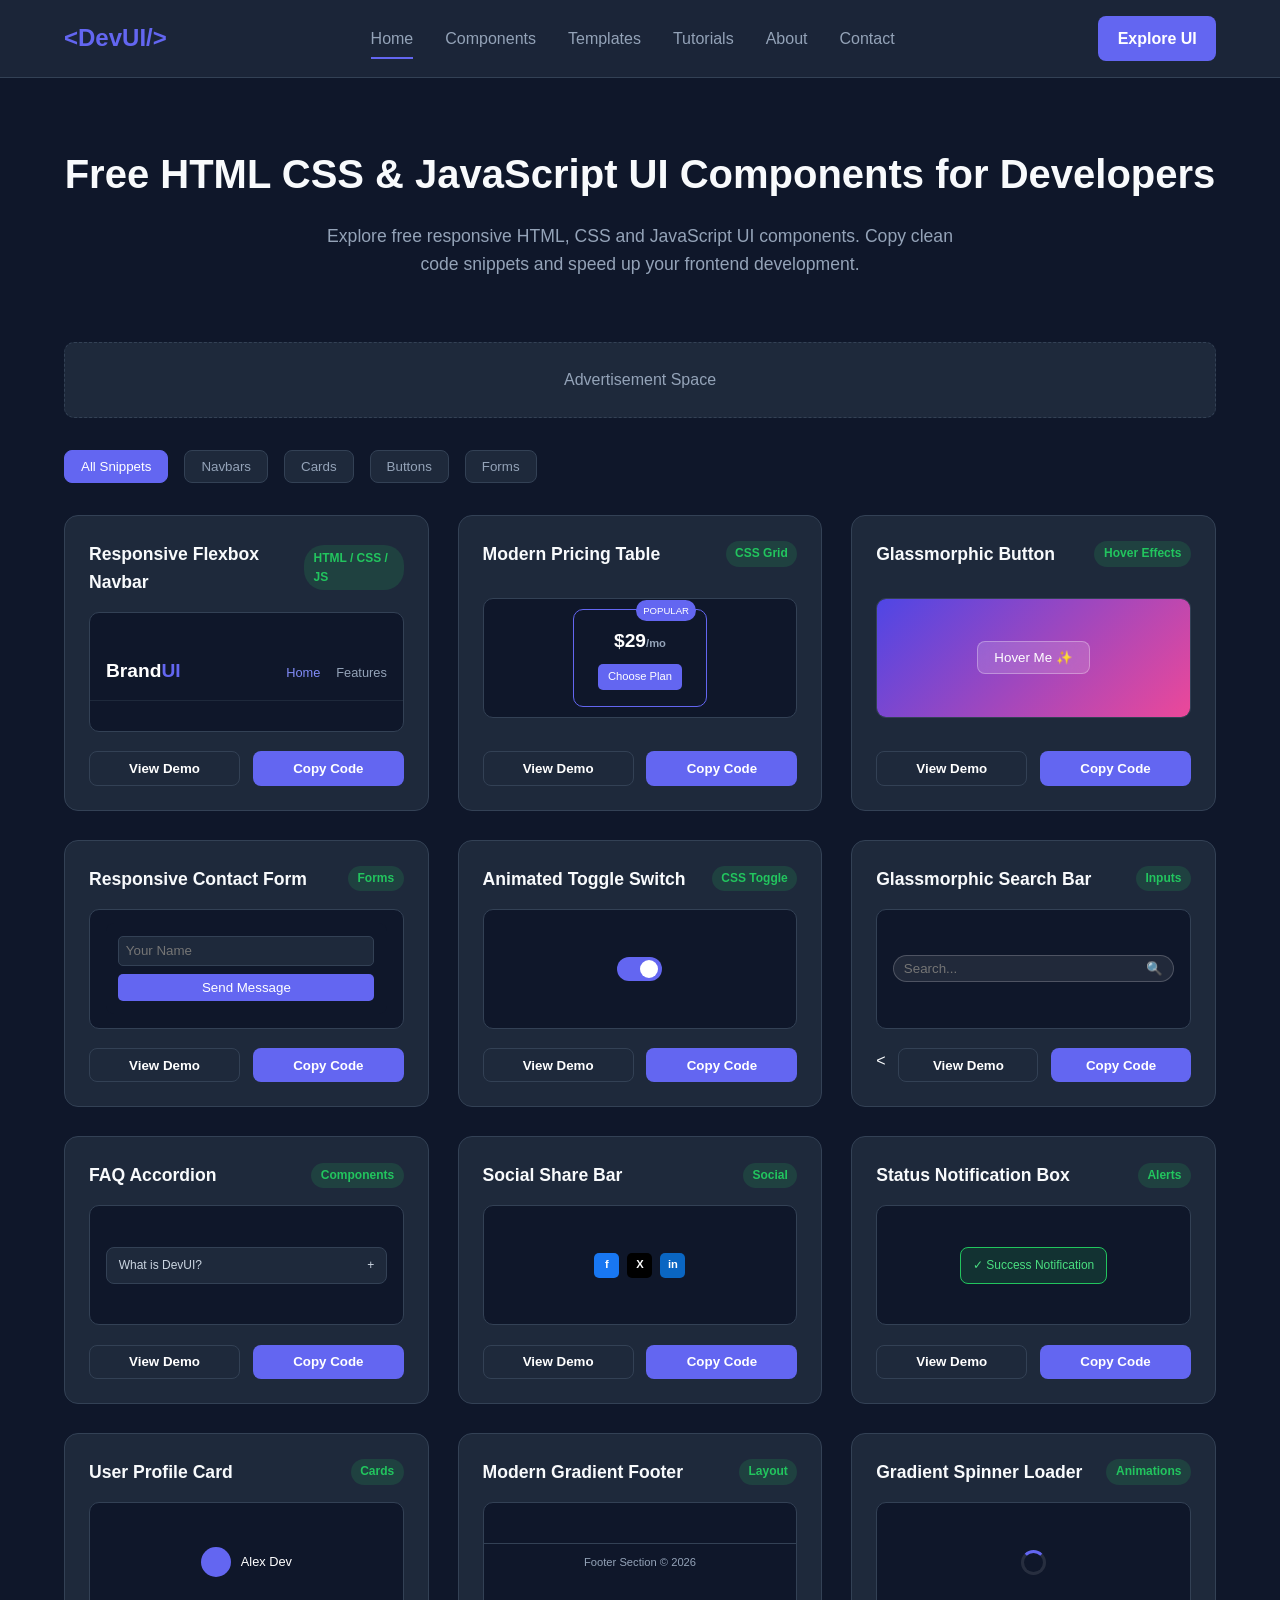
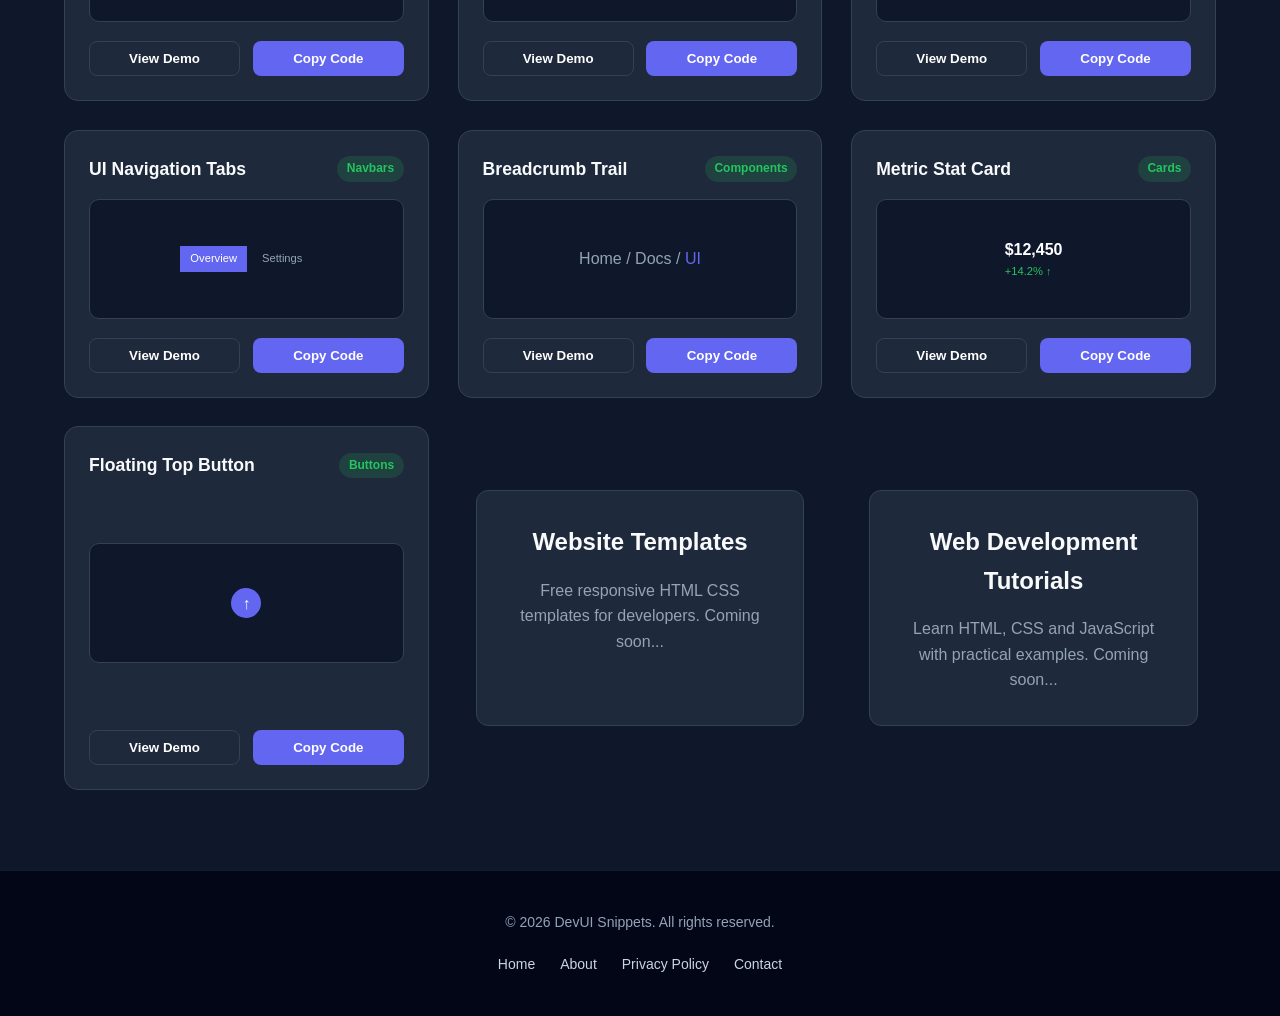
==== index.html @ 6583ab53 "Added favicon to website" ====
<!DOCTYPE html>
<html lang="en">

<head>
    <meta charset="UTF-8">
    <meta name="viewport" content="width=device-width, initial-scale=1.0">

    <title>DevUI Snippets - Free HTML & CSS UI Components</title>

    <meta name="description"
          content="Explore free HTML, CSS and JavaScript UI components including navbars, buttons, cards, forms and responsive snippets for modern web development.">

    <meta name="keywords"
          content="HTML, CSS, JavaScript, UI Components, UI Snippets, Frontend, Web Development, Responsive Design">

    <meta name="author" content="DevUI Snippets">
    <meta name="robots" content="index, follow">
    <!-- Open Graph -->
<meta property="og:type" content="website">
<meta property="og:title" content="DevUI Snippets - Free HTML & CSS UI Components">
<meta property="og:description" content="Free HTML, CSS and JavaScript UI components for developers.">
<meta property="og:image" content="preview.png">
<meta property="og:url" content="https://yourwebsite.com/">
<meta property="og:site_name" content="DevUI Snippets">

<!-- Twitter -->
<meta name="twitter:card" content="summary_large_image">
<meta name="twitter:title" content="DevUI Snippets - Free HTML & CSS UI Components">
<meta name="twitter:description" content="Modern UI Components for Developers.">
<meta name="twitter:image" content="preview.png">

    <link rel="icon" type="image/png" href="favicon.png">
    <link rel="stylesheet" href="style.css">
</head>


<body>


<!-- =========================
     NAVBAR
========================= -->
<header class="navbar">

<div class="container nav-container">

<a href="index.html" class="logo">
&lt;DevUI/&gt;
</a>

<nav class="nav-menu">

<ul class="nav-links">

<li>
<a href="index.html" class="active">
Home
</a>
</li>

<li>
<a href="index.html#components">
Components
</a>
</li>

<li>
<a href="index.html#templates">
Templates
</a>
</li>

<li>
<a href="index.html#tutorials">
Tutorials
</a>
</li>

<li>
<a href="about.html">
About
</a>
</li>

<li>
<a href="contact.html">
Contact
</a>
</li>

</ul>

</nav>

<a href="index.html#components" class="btn-primary">
Explore UI
</a>

</div>

</header>




<!-- =========================
     HERO
========================= -->

<section class="hero">


<div class="container hero-content">


<h1>
Free HTML CSS & JavaScript UI Components for Developers
</h1>


<p>
Explore free responsive HTML, CSS and JavaScript UI components.
Copy clean code snippets and speed up your frontend development.
</p>


</div>


</section>





<!-- =========================
     ADSENSE PLACEHOLDER
========================= -->


<div class="container ad-banner">


<div class="ad-placeholder">

Advertisement Space

</div>


</div>







<!-- =========================
     COMPONENT AREA
========================= -->


<main class="container main-content" id="components">





<!-- FILTER BUTTONS -->

<div class="category-filter">


<button class="filter-btn active" data-category="all">
All Snippets
</button>


<button class="filter-btn" data-category="navbars">
Navbars
</button>


<button class="filter-btn" data-category="cards">
Cards
</button>


<button class="filter-btn" data-category="buttons">
Buttons
</button>


<button class="filter-btn" data-category="forms">
Forms
</button>


</div>







<!-- IMPORTANT:
     GRID START
-->

<div class="grid-container">






<!-- =========================
     CARD 1 NAVBAR
========================= -->


<article class="snippet-card" data-category="navbars">


<div class="card-header">

<h3>
Responsive Flexbox Navbar
</h3>


<span class="badge">
HTML / CSS / JS
</span>


</div>




<div class="card-preview">


<header class="dev-header">


<div class="dev-nav-container">


<a href="#" class="dev-logo">
Brand<span>UI</span>
</a>



<nav class="dev-nav-menu">


<ul class="dev-nav-list">


<li>
<a href="#" class="dev-nav-link active">
Home
</a>
</li>


<li>
<a href="#" class="dev-nav-link">
Features
</a>
</li>


</ul>


</nav>


</div>


</header>


</div>




<div class="card-actions">


<button class="btn-secondary">
View Demo
</button>



<button class="btn-code"
data-code="navbar">
Copy Code
</button>



</div>



</article>








<!-- =========================
     CARD 2 PRICING
========================= -->


<article class="snippet-card" data-category="cards">


<div class="card-header">


<h3>
Modern Pricing Table
</h3>


<span class="badge">
CSS Grid
</span>


</div>




<div class="card-preview">


<div class="mini-pricing-preview">


<span class="mini-tag">
POPULAR
</span>


<div class="mini-price">
$29<span>/mo</span>
</div>


<div class="mini-btn-fake">
Choose Plan
</div>


</div>


</div>




<div class="card-actions">


<button class="btn-secondary">
View Demo
</button>



<button class="btn-code"
data-code="pricing">
Copy Code
</button>


</div>


</article>








<!-- =========================
     CARD 3 GLASS BUTTON
========================= -->


<article class="snippet-card" data-category="buttons">


<div class="card-header">


<h3>
Glassmorphic Button
</h3>


<span class="badge">
Hover Effects
</span>


</div>




<div class="card-preview">


<div class="mini-glass-preview">


<button class="mini-glass-btn">

Hover Me ✨

</button>


</div>


</div>




<div class="card-actions">


<button class="btn-secondary">
View Demo
</button>



<button class="btn-code"
data-code="glassButton">

Copy Code

</button>


</div>


</article>









<!-- =========================
     CARD 4 CONTACT FORM
========================= -->


<article class="snippet-card" data-category="forms">


<div class="card-header">


<h3>
Responsive Contact Form
</h3>


<span class="badge">
Forms
</span>


</div>




<div class="card-preview">


<div class="mini-form-preview">


<input 
type="text"
placeholder="Your Name"
class="mini-input"
disabled>


<button class="mini-form-btn">

Send Message

</button>


</div>


</div>




<div class="card-actions">


<button class="btn-secondary">
View Demo
</button>


<button class="btn-code"
data-code="contactForm">

Copy Code

</button>


</div>



</article>







<!-- =========================
     CARD 5 TOGGLE
========================= -->


<article class="snippet-card" data-category="buttons">


<div class="card-header">


<h3>
Animated Toggle Switch
</h3>


<span class="badge">
CSS Toggle
</span>


</div>




<div class="card-preview">


<div class="mini-toggle-preview">


<label class="mini-switch">


<input type="checkbox" checked disabled>


<span class="mini-slider"></span>


</label>


</div>


</div>




<div class="card-actions">


<button class="btn-secondary">
View Demo
</button>



<button class="btn-code"
data-code="toggleSwitch">

Copy Code

</button>


</div>



</article>







<!-- =========================
     CARD 6 SEARCH
========================= -->


<article class="snippet-card" data-category="cards">


<div class="card-header">


<h3>
Glassmorphic Search Bar
</h3>


<span class="badge">
Inputs
</span>


</div>




<div class="card-preview">


<div class="mini-search-preview">


<input type="text"
placeholder="Search..."
disabled>


<button>
🔍
</button>


</div>


</div>




<div class="card-actions">


<<button class="btn-secondary">
View Demo
</button>


<button class="btn-code"
data-code="searchBar">

Copy Code

</button>


</div>



</article>
<!-- =========================
     CARD 7 ACCORDION
========================= -->


<article class="snippet-card" data-category="cards">


<div class="card-header">

<h3>
FAQ Accordion
</h3>


<span class="badge">
Components
</span>


</div>



<div class="card-preview">


<div class="mini-accordion-preview">


<div class="mini-acc-item">

What is DevUI?

<span>
+
</span>


</div>


</div>


</div>



<div class="card-actions">


<button class="btn-secondary">
View Demo
</button>

<button class="btn-code"
data-code="accordion">

Copy Code

</button>


</div>



</article>







<!-- =========================
     CARD 8 SOCIAL SHARE
========================= -->


<article class="snippet-card" data-category="buttons">


<div class="card-header">


<h3>
Social Share Bar
</h3>


<span class="badge">
Social
</span>


</div>



<div class="card-preview">


<div class="mini-social-preview">


<span class="mini-soc-btn fb">
f
</span>


<span class="mini-soc-btn tw">
X
</span>


<span class="mini-soc-btn in">
in
</span>


</div>


</div>




<div class="card-actions">


<button class="btn-secondary">
View Demo
</button>



<button class="btn-code"
data-code="socialShare">

Copy Code

</button>


</div>


</article>








<!-- =========================
     CARD 9 ALERT BOX
========================= -->


<article class="snippet-card" data-category="cards">


<div class="card-header">


<h3>
Status Notification Box
</h3>


<span class="badge">
Alerts
</span>


</div>




<div class="card-preview">


<div class="mini-alert-preview">

✓ Success Notification

</div>


</div>




<div class="card-actions">


<button class="btn-secondary">
View Demo
</button>



<button class="btn-code"
data-code="alertBox">

Copy Code

</button>


</div>


</article>









<!-- =========================
     CARD 10 PROFILE
========================= -->


<article class="snippet-card" data-category="cards">


<div class="card-header">


<h3>
User Profile Card
</h3>


<span class="badge">
Cards
</span>


</div>




<div class="card-preview">


<div class="mini-profile-preview">


<div class="mini-avatar"></div>


<div class="mini-name">

Alex Dev

</div>


</div>


</div>




<div class="card-actions">


<button class="btn-secondary">
View Demo
</button>


<button class="btn-code"
data-code="profileCard">

Copy Code

</button>


</div>


</article>








<!-- =========================
     CARD 11 FOOTER
========================= -->


<article class="snippet-card" data-category="navbars">


<div class="card-header">


<h3>
Modern Gradient Footer
</h3>


<span class="badge">
Layout
</span>


</div>




<div class="card-preview">


<div class="mini-footer-preview">


Footer Section © 2026


</div>


</div>




<div class="card-actions">


<button class="btn-secondary">
View Demo
</button>



<button class="btn-code"
data-code="gradientFooter">

Copy Code

</button>


</div>



</article>









<!-- =========================
     CARD 12 SPINNER
========================= -->


<article class="snippet-card" data-category="buttons">


<div class="card-header">


<h3>
Gradient Spinner Loader
</h3>


<span class="badge">
Animations
</span>


</div>




<div class="card-preview">


<div class="mini-spinner-preview">


<div class="mini-spinner"></div>


</div>


</div>




<div class="card-actions">


<button class="btn-secondary">
View Demo
</button>


<button class="btn-code"
data-code="loadingSpinner">

Copy Code

</button>


</div>


</article>









<!-- =========================
     CARD 13 TABS
========================= -->


<article class="snippet-card" data-category="navbars">


<div class="card-header">


<h3>
UI Navigation Tabs
</h3>


<span class="badge">
Navbars
</span>


</div>




<div class="card-preview">


<div class="mini-tabs-preview">


<span class="mini-tab active">
Overview
</span>


<span class="mini-tab">
Settings
</span>


</div>


</div>




<div class="card-actions">


<button class="btn-secondary">
View Demo
</button>



<button class="btn-code"
data-code="navTabs">

Copy Code

</button>


</div>


</article>








<!-- =========================
     CARD 14 BREADCRUMB
========================= -->


<article class="snippet-card" data-category="cards">


<div class="card-header">


<h3>
Breadcrumb Trail
</h3>


<span class="badge">
Components
</span>


</div>




<div class="card-preview">


<div class="mini-crumb-preview">


Home / Docs / <span>UI</span>


</div>


</div>




<div class="card-actions">


<button class="btn-secondary">
View Demo
</button>


<button class="btn-code"
data-code="breadcrumb">

Copy Code

</button>


</div>


</article>









<!-- =========================
     CARD 15 STAT CARD
========================= -->


<article class="snippet-card" data-category="cards">


<div class="card-header">


<h3>
Metric Stat Card
</h3>


<span class="badge">
Cards
</span>


</div>




<div class="card-preview">


<div class="mini-stat-preview">


<div class="mini-stat-num">

$12,450

</div>


<div class="mini-stat-growth">

+14.2% ↑

</div>


</div>


</div>




<div class="card-actions">


<button class="btn-secondary">
View Demo
</button>



<button class="btn-code"
data-code="statCard">

Copy Code

</button>


</div>


</article>








<!-- =========================
     CARD 16 BACK TO TOP
========================= -->


<article class="snippet-card" data-category="buttons">


<div class="card-header">


<h3>
Floating Top Button
</h3>


<span class="badge">
Buttons
</span>


</div>




<div class="card-preview">


<div class="mini-backtop-preview">

↑

</div>


</div>




<div class="card-actions">


<button class="btn-secondary">
View Demo
</button>



<button class="btn-code"
data-code="backToTop">

Copy Code

</button>


</div>



</article>

<section class="extra-section container" id="templates">

<h2>
Website Templates
</h2>

<p>
Free responsive HTML CSS templates for developers.
Coming soon...
</p>

</section>




<section class="extra-section container" id="tutorials">

<h2>
Web Development Tutorials
</h2>

<p>
Learn HTML, CSS and JavaScript with practical examples.
Coming soon...
</p>

</section>



</div>
<!-- GRID END -->



</main>








<!-- =========================
     FOOTER
========================= -->

<footer class="main-footer">

<p>
&copy; 2026 DevUI Snippets.
All rights reserved.
</p>


<div class="footer-links">

<a href="index.html">
Home
</a>

<a href="about.html">
About
</a>

<a href="privacy.html">
Privacy Policy
</a>

<a href="contact.html">
Contact
</a>

</div>


</footer>


<div class="demo-modal" id="demoModal">

<div class="demo-content">

<button class="close-demo">
×
</button>

<h2>
Component Preview
</h2>

<div id="demoArea"></div>

</div>

</div>



<script src="script.js"></script>


</body>

</html>
---- style.css ----
/* ==========================================
   DEVUI SNIPPETS
   CLEAN DEBUG CSS
========================================== */


/* ==========================
   VARIABLES
========================== */

:root {

    --primary-color:#6366f1;
    --primary-hover:#4f46e5;

    --bg-dark:#0f172a;
    --card-bg:#1e293b;

    --text-main:#f8fafc;
    --text-muted:#94a3b8;

    --border-color:#334155;

    --accent-color:#22c55e;

    --font-family:
    'Segoe UI',
    Tahoma,
    Geneva,
    Verdana,
    sans-serif;

}





/* ==========================
   RESET
========================== */


* {

    margin:0;
    padding:0;
    box-sizing:border-box;

}



html {

    scroll-behavior:smooth;

}



body {

    font-family:var(--font-family);

    background:var(--bg-dark);

    color:var(--text-main);

    line-height:1.6;

}



img {

    max-width:100%;

}




.container {

    width:90%;

    max-width:1200px;

    margin:auto;

}







/* ==========================
   NAVBAR
========================== */


.navbar {


    position:sticky;

    top:0;

    z-index:1000;


    background:
    rgba(30,41,59,.85);


    backdrop-filter:blur(10px);


    border-bottom:
    1px solid var(--border-color);


    padding:1rem 0;


}




.nav-container {


    display:flex;

    justify-content:space-between;

    align-items:center;


}





.logo {


    color:var(--primary-color);

    font-size:1.5rem;

    font-weight:700;

    text-decoration:none;


}





.nav-links {


    display:flex;

    gap:2rem;

    list-style:none;


}





.nav-links a {


    color:var(--text-muted);

    text-decoration:none;

    transition:.3s;


}



.nav-links a:hover {


    color:white;


}






.btn-primary {


    background:var(--primary-color);

    color:white;


    padding:.6rem 1.2rem;


    border-radius:8px;


    text-decoration:none;


    font-weight:600;


    transition:.3s;


}



.btn-primary:hover {


    background:var(--primary-hover);


}








/* ==========================
   HERO
========================== */


.hero {


    padding:4rem 0 2rem;

    text-align:center;


}



.hero-content h1 {


    font-size:2.5rem;

    margin-bottom:1rem;


}



.hero-content p {


    color:var(--text-muted);

    max-width:650px;

    margin:auto;

    font-size:1.1rem;


}








/* ==========================
   ADSENSE AREA
========================== */


.ad-banner {


    margin:2rem auto;


}



.ad-placeholder {


    background:var(--card-bg);


    border:
    1px dashed var(--border-color);


    color:var(--text-muted);


    padding:1.5rem;


    text-align:center;


    border-radius:10px;


}








/* ==========================
   FILTER BUTTONS
========================== */


.category-filter {


    display:flex;

    gap:1rem;


    flex-wrap:wrap;


    margin-bottom:2rem;


}




.filter-btn {


    background:var(--card-bg);


    color:var(--text-muted);


    border:
    1px solid var(--border-color);


    padding:.5rem 1rem;


    border-radius:8px;


    cursor:pointer;


    transition:.3s;


}



.filter-btn:hover,
.filter-btn.active {


    background:var(--primary-color);

    color:white;

    border-color:var(--primary-color);


}









/* ==========================
   GRID
========================== */


.grid-container {


    display:grid;


    grid-template-columns:

    repeat(
    auto-fit,
    minmax(300px,1fr)
    );


    gap:1.8rem;


    margin-bottom:4rem;


}








/* ==========================
   CARD
========================== */


.snippet-card {


    background:var(--card-bg);


    border:
    1px solid var(--border-color);


    border-radius:14px;


    padding:1.5rem;


    display:flex;


    flex-direction:column;


    justify-content:space-between;


    transition:.3s;


}



.snippet-card:hover {


    transform:translateY(-6px);


    box-shadow:

    0 15px 30px rgba(0,0,0,.3);


}






.card-header {


    display:flex;

    justify-content:space-between;

    align-items:center;


    gap:10px;


    margin-bottom:1rem;


}



.card-header h3 {


    font-size:1.1rem;


}






.badge {


    background:
    rgba(34,197,94,.15);


    color:#22c55e;


    padding:.2rem .6rem;


    border-radius:20px;


    font-size:.75rem;


    font-weight:600;


}







/* ==========================
   PREVIEW BOX
========================== */


.card-preview {


    height:120px;


    background:var(--bg-dark);


    border:
    1px solid var(--border-color);


    border-radius:10px;


    display:flex;


    align-items:center;


    justify-content:center;


    margin-bottom:1.2rem;


    overflow:hidden;


}






/* ==========================
   BUTTON AREA
========================== */


.card-actions {


    display:flex;


    gap:.8rem;


}



.btn-secondary,
.btn-code {


    width:50%;


    padding:.55rem 1rem;


    border-radius:8px;


    cursor:pointer;


    font-weight:600;


}



.btn-secondary {


    background:transparent;


    color:white;


    border:
    1px solid var(--border-color);


}



.btn-secondary:hover {


    background:var(--border-color);


}



.btn-code {


    background:var(--primary-color);


    color:white;


    border:none;


}


.btn-code:hover {


    background:var(--primary-hover);


}



.btn-code.copied {


    background:#22c55e;


}

/* ==========================================
   COMPONENT SNIPPET STYLES
   PART B
========================================== */





/* ==========================
   CARD 1
   NAVBAR SNIPPET
========================== */


.dev-header {

    width:100%;

    background:#0f172a;

    border-bottom:
    1px solid #1e293b;

}



.dev-nav-container {


    display:flex;

    align-items:center;

    justify-content:space-between;


    padding:.8rem 1rem;


}



.dev-logo {


    color:white;

    text-decoration:none;

    font-weight:700;

    font-size:1.2rem;


}



.dev-logo span {


    color:#6366f1;


}



.dev-nav-list {


    display:flex;

    gap:1rem;

    list-style:none;


}



.dev-nav-link {


    color:#94a3b8;

    text-decoration:none;

    font-size:.8rem;


}



.dev-nav-link:hover,
.dev-nav-link.active {


    color:#818cf8;


}








/* ==========================
   CARD 2
   PRICING TABLE
========================== */



.mini-pricing-preview {


    background:#0f172a;


    border:
    1px solid #6366f1;


    border-radius:10px;


    padding:1rem 1.5rem;


    text-align:center;


    position:relative;


}




.mini-tag {


    position:absolute;


    top:-10px;


    right:10px;


    background:#6366f1;


    color:white;


    font-size:.6rem;


    padding:3px 7px;


    border-radius:20px;


}



.mini-price {


    color:white;


    font-size:1.2rem;


    font-weight:700;


}



.mini-price span {


    color:#94a3b8;


    font-size:.7rem;


}



.mini-btn-fake {


    margin-top:8px;


    background:#6366f1;


    color:white;


    padding:4px 10px;


    border-radius:5px;


    font-size:.7rem;


}






.dev-pricing-card {


    background:#1e293b;


    border:
    1px solid #334155;


    border-radius:16px;


    padding:2rem;


    text-align:center;


    max-width:320px;


    color:white;


}



.dev-pricing-badge {


    background:#6366f1;


    color:white;


    padding:.3rem 1rem;


    border-radius:20px;


    font-size:.75rem;


}






.dev-pricing-amount {


    font-size:2.5rem;


    font-weight:800;


    margin:1rem 0;


}



.dev-pricing-amount span {


    font-size:1rem;

    color:#94a3b8;


}






/* ==========================
   CARD 3
   GLASS BUTTON
========================== */


.mini-glass-preview {


    width:100%;

    height:100%;


    display:flex;


    justify-content:center;


    align-items:center;


    background:

    linear-gradient(
    135deg,
    #4f46e5,
    #ec4899
    );


}



.mini-glass-btn {


    background:

    rgba(255,255,255,.15);


    backdrop-filter:blur(8px);


    border:
    1px solid rgba(255,255,255,.3);


    color:white;


    padding:.5rem 1rem;


    border-radius:8px;


    cursor:pointer;


}



.mini-glass-btn:hover {


    background:

    rgba(255,255,255,.3);


}





.dev-glass-btn {


    background:

    rgba(255,255,255,.1);


    backdrop-filter:blur(12px);


    border:
    1px solid rgba(255,255,255,.2);


    color:white;


    padding:.8rem 1.8rem;


    border-radius:12px;


    cursor:pointer;


    font-weight:600;


}






/* ==========================
   CARD 4
   CONTACT FORM
========================== */



.mini-form-preview {


    width:90%;


    background:#0f172a;


    padding:.8rem;


    border-radius:8px;


    display:flex;


    flex-direction:column;


    gap:.5rem;


}



.mini-input {


    background:#1e293b;


    border:
    1px solid #334155;


    padding:.4rem;


    border-radius:5px;


    color:white;


}



.mini-form-btn {


    background:#6366f1;


    color:white;


    border:none;


    padding:.4rem;


    border-radius:5px;


}





.dev-form-container {


    background:#1e293b;


    border:
    1px solid #334155;


    padding:2rem;


    border-radius:16px;


    max-width:480px;


}



.dev-form-input,
.dev-form-textarea {


    width:100%;


    background:#0f172a;


    border:
    1px solid #334155;


    color:white;


    padding:.8rem;


    border-radius:8px;


}



.dev-form-submit {


    width:100%;


    background:#6366f1;


    color:white;


    border:none;


    padding:.8rem;


    border-radius:8px;


}







/* ==========================
   CARD 5
   TOGGLE SWITCH
========================== */



.mini-toggle-preview {


    display:flex;


    justify-content:center;


}



.mini-switch {


    position:relative;


    width:45px;


    height:24px;


}



.mini-switch input {


    opacity:0;


}



.mini-slider {


    position:absolute;


    inset:0;


    background:#6366f1;


    border-radius:30px;


}



.mini-slider:before {


    content:"";


    position:absolute;


    width:18px;


    height:18px;


    background:white;


    border-radius:50%;


    left:3px;


    bottom:3px;


    transform:translateX(20px);


}





.dev-switch {


    position:relative;


    width:55px;


    height:30px;


    display:inline-block;


}



.dev-switch input {


    opacity:0;


}



.dev-slider {


    position:absolute;


    inset:0;


    background:#334155;


    border-radius:30px;


}



.dev-slider:before {


    content:"";


    position:absolute;


    width:22px;


    height:22px;


    left:4px;


    bottom:4px;


    background:white;


    border-radius:50%;


}



.dev-switch input:checked + .dev-slider {


    background:#6366f1;


}



.dev-switch input:checked + .dev-slider:before {


    transform:translateX(25px);


}

/* ==========================================
   COMPONENT SNIPPET STYLES
   PART C
========================================== */



/* ==========================
   CARD 6
   SEARCH BAR
========================== */


.mini-search-preview {

    display:flex;

    align-items:center;

    width:90%;

    background:

    rgba(255,255,255,.08);


    border:

    1px solid rgba(255,255,255,.2);


    border-radius:30px;


    padding:5px 10px;


}



.mini-search-preview input {


    width:100%;

    background:transparent;

    border:none;

    outline:none;

    color:white;


}



.mini-search-preview button {


    background:none;

    border:none;

}



.dev-search-box {


    display:flex;

    align-items:center;


    background:

    rgba(255,255,255,.08);


    border:

    1px solid rgba(255,255,255,.15);


    border-radius:50px;


    padding:6px;


    max-width:420px;


}



.dev-search-input {


    flex:1;

    background:transparent;

    border:none;

    outline:none;

    color:white;

    padding-left:15px;


}



.dev-search-btn {


    background:#6366f1;


    color:white;


    border:none;


    padding:10px 20px;


    border-radius:30px;


}






/* ==========================
   CARD 7
   ACCORDION
========================== */



.mini-accordion-preview {


    width:90%;


}



.mini-acc-item {


    background:#1e293b;


    border:

    1px solid #334155;


    padding:8px 12px;


    border-radius:8px;


    display:flex;


    justify-content:space-between;


    color:#cbd5e1;


    font-size:.75rem;


}



.dev-accordion-item {


    background:#1e293b;


    border:

    1px solid #334155;


    border-radius:10px;


    padding:1rem;


    color:white;


}



.dev-accordion-title {


    display:flex;


    justify-content:space-between;


    cursor:pointer;


}



.dev-accordion-content {


    color:#94a3b8;


    margin-top:.8rem;


}







/* ==========================
   CARD 8
   SOCIAL SHARE
========================== */


.mini-social-preview {


    display:flex;

    gap:8px;


}



.mini-soc-btn {


    width:25px;


    height:25px;


    border-radius:5px;


    display:flex;


    align-items:center;


    justify-content:center;


    color:white;


    font-size:.7rem;


    font-weight:bold;


}



.mini-soc-btn.fb {


    background:#1877f2;


}



.mini-soc-btn.tw {


    background:#000;


}



.mini-soc-btn.in {


    background:#0a66c2;


}





.dev-social-group {


    display:flex;

    gap:10px;


}



.dev-soc-btn {


    color:white;

    text-decoration:none;


    padding:.6rem 1rem;


    border-radius:8px;


}



.dev-soc-fb {


    background:#1877f2;


}



.dev-soc-tw {


    background:#000;


}



.dev-soc-in {


    background:#0a66c2;


}







/* ==========================
   CARD 9
   ALERT
========================== */



.mini-alert-preview {


    background:

    rgba(34,197,94,.15);


    border:

    1px solid #22c55e;


    color:#4ade80;


    padding:8px 12px;


    border-radius:8px;


    font-size:.75rem;


}



.dev-alert-success {


    background:

    rgba(34,197,94,.1);


    border-left:

    4px solid #22c55e;


    color:#4ade80;


    padding:1rem;


    border-radius:8px;


}








/* ==========================
   CARD 10
   PROFILE
========================== */



.mini-profile-preview {


    display:flex;


    align-items:center;


    gap:10px;


}



.mini-avatar {


    width:30px;


    height:30px;


    border-radius:50%;


    background:#6366f1;


}



.mini-name {


    color:white;

    font-size:.8rem;


}



.dev-profile-card {


    background:

    rgba(255,255,255,.05);


    border:

    1px solid rgba(255,255,255,.15);


    padding:1.5rem;


    border-radius:16px;


    text-align:center;


}



.dev-profile-avatar {


    width:70px;


    height:70px;


    margin:auto;


    border-radius:50%;


    background:#6366f1;


}









/* ==========================
   CARD 11
   FOOTER
========================== */



.mini-footer-preview {


    width:100%;


    background:#0f172a;


    border-top:

    1px solid #334155;


    padding:10px;


    text-align:center;


    color:#94a3b8;


    font-size:.7rem;


}



.dev-footer {


    background:#020617;


    border-top:

    1px solid #334155;


    padding:2rem;


    text-align:center;


    color:#94a3b8;


}







/* ==========================
   CARD 12
   SPINNER
========================== */



.mini-spinner {


    width:25px;


    height:25px;


    border:

    3px solid rgba(255,255,255,.1);


    border-top:

    3px solid #6366f1;


    border-radius:50%;


    animation:spin .8s linear infinite;


}



.dev-spinner {


    width:45px;


    height:45px;


    border:

    4px solid rgba(255,255,255,.1);


    border-top:

    4px solid #6366f1;


    border-radius:50%;


    animation:spin .8s linear infinite;


}



@keyframes spin {


    from{

        transform:rotate(0);

    }


    to{

        transform:rotate(360deg);

    }


}








/* ==========================
   CARD 13-16
========================== */


.mini-tabs-preview {


    display:flex;


    gap:5px;


    background:#0f172a;


    padding:5px;


    border-radius:8px;


}



.mini-tab {


    padding:4px 10px;


    font-size:.7rem;


    color:#94a3b8;


}



.mini-tab.active {


    background:#6366f1;


    color:white;


}





.mini-crumb-preview {


    color:#94a3b8;


}



.mini-crumb-preview span {


    color:#6366f1;


}



.mini-stat-num {


    font-weight:bold;


    color:white;


}



.mini-stat-growth {


    color:#22c55e;


    font-size:.7rem;


}



.mini-backtop-preview {


    width:30px;


    height:30px;


    background:#6366f1;


    color:white;


    border-radius:50%;


    display:flex;


    justify-content:center;


    align-items:center;


}








/* ==========================
   MAIN FOOTER FIX
========================== */


.main-footer {


    border-top:

    1px solid var(--border-color);


    padding:2rem;


    text-align:center;


    color:var(--text-muted);


}



.footer-links {


    margin-top:1rem;


    display:flex;


    justify-content:center;


    gap:1.5rem;


}



.footer-links a {


    color:var(--text-muted);


    text-decoration:none;


}



.footer-links a:hover {


    color:white;


}








/* ==========================
   RESPONSIVE
========================== */


@media(max-width:768px){



.nav-links {


    display:none;


}



.hero-content h1 {


    font-size:1.8rem;


}



.nav-container {


    flex-wrap:wrap;


    gap:1rem;


}



.card-actions {


    flex-direction:column;


}



.btn-secondary,
.btn-code {


    width:100%;


}



.grid-container {


    grid-template-columns:1fr;


}



.footer-links {


    flex-direction:column;


    gap:.7rem;


}



}
/* DEMO MODAL */

.demo-modal{

position:fixed;

inset:0;

background:rgba(0,0,0,.7);

display:none;

align-items:center;

justify-content:center;

z-index:9999;

}


.demo-modal.show{

display:flex;

}


.demo-content{

background:#1e293b;

padding:2rem;

border-radius:15px;

width:90%;

max-width:600px;

position:relative;

color:white;

}


.close-demo{

position:absolute;

right:15px;

top:10px;

background:none;

border:none;

color:white;

font-size:25px;

cursor:pointer;

}


.demo-preview-box{

margin-top:1rem;

background:#0f172a;

padding:1rem;

border-radius:10px;

}
/* =================================
   EXTRA SECTIONS
================================= */


.extra-section{

margin:4rem auto;

background:var(--card-bg);

border:1px solid var(--border-color);

border-radius:12px;

padding:2rem;

text-align:center;

}


.extra-section h2{

color:var(--text-main);

margin-bottom:1rem;

}


.extra-section p{

color:var(--text-muted);

}
/* ==========================
   PROFESSIONAL NAVBAR
========================== */

.menu-toggle{

display:none;

background:none;

border:none;

font-size:28px;

color:white;

cursor:pointer;

}

.nav-menu{

display:flex;

}

.nav-actions{

display:flex;

align-items:center;

gap:12px;

}

.icon-btn{

width:42px;

height:42px;

border:none;

border-radius:10px;

background:#1e293b;

color:white;

cursor:pointer;

transition:.3s;

}

.icon-btn:hover{

background:#6366f1;

transform:translateY(-2px);

}

.nav-links a{

position:relative;

padding:6px 0;

}

.nav-links a::after{

content:"";

position:absolute;

left:0;

bottom:-6px;

width:0;

height:2px;

background:#6366f1;

transition:.3s;

}

.nav-links a:hover::after,

.nav-links a.active::after{

width:100%;

}

@media(max-width:768px){

.menu-toggle{

display:block;

}

.nav-menu{

display:none;

width:100%;

}

.nav-menu.active{

display:block;

margin-top:15px;

}

.nav-links{

flex-direction:column;

gap:18px;

}

.nav-actions{

margin-left:auto;

}

}
/* ==========================================
   ABOUT PAGE
========================================== */

/* HERO */

.about-hero{

padding:90px 20px;

text-align:center;

background:
linear-gradient(135deg,#6366f1,#4f46e5);

}

.about-hero h1{

font-size:3rem;

margin-bottom:20px;

color:#fff;

}

.about-hero p{

max-width:700px;

margin:auto;

font-size:1.15rem;

color:#e2e8f0;

line-height:1.8;

}


/* MAIN SECTION */

.about-section{

padding:70px 20px;

}

.about-section h2{

text-align:center;

font-size:2rem;

margin-bottom:25px;

}

.about-section p{

max-width:850px;

margin:auto;

text-align:center;

color:var(--text-muted);

font-size:1.05rem;

line-height:1.9;

}


/* FEATURE SECTION */

.about-features{

padding:70px 20px;

}

.about-features h2{

text-align:center;

margin-bottom:45px;

font-size:2rem;

}


/* GRID */

.feature-grid{

display:grid;

grid-template-columns:
repeat(auto-fit,minmax(280px,1fr));

gap:25px;

}


/* CARD */

.feature-card{

background:var(--card-bg);

border:1px solid var(--border-color);

border-radius:16px;

padding:30px;

transition:.35s;

}

.feature-card:hover{

transform:translateY(-10px);

border-color:var(--primary-color);

box-shadow:
0 18px 35px rgba(99,102,241,.25);

}

.feature-card h3{

margin-bottom:15px;

color:white;

}

.feature-card p{

color:var(--text-muted);

line-height:1.8;

}


/* ROADMAP */

.roadmap-list{

list-style:none;

max-width:650px;

margin:40px auto 0;

}

.roadmap-list li{

background:var(--card-bg);

border:1px solid var(--border-color);

padding:16px 20px;

margin-bottom:15px;

border-radius:12px;

transition:.3s;

}

.roadmap-list li:hover{

transform:translateX(10px);

border-color:var(--primary-color);

}


/* CTA */

.about-cta{

padding:90px 20px;

text-align:center;

background:var(--card-bg);

border-top:1px solid var(--border-color);

}

.about-cta h2{

font-size:2.3rem;

margin-bottom:20px;

}

.about-cta p{

max-width:700px;

margin:0 auto 35px;

color:var(--text-muted);

line-height:1.8;

}


/* RESPONSIVE */

@media(max-width:768px){

.about-hero{

padding:70px 20px;

}

.about-hero h1{

font-size:2.2rem;

}

.about-section{

padding:50px 20px;

}

.about-features{

padding:50px 20px;

}

.about-cta{

padding:60px 20px;

}

}
/* =====================================
   CONTACT PAGE
===================================== */


.contact-section {

    padding:80px 20px;
    background:var(--bg-dark);

}



.contact-grid {

    max-width:1100px;
    margin:auto;

    display:grid;
    grid-template-columns:1fr 1fr;

    gap:40px;

}



/* ==========================
   CONTACT INFO
========================== */


.contact-info h2 {

    font-size:36px;
    margin-bottom:20px;

}


.contact-info p {

    color:var(--text-muted);
    line-height:1.7;

}



.contact-card {

    margin-top:20px;

    padding:20px;

    background:var(--card-bg);

    border-radius:12px;

    border:1px solid rgba(255,255,255,0.08);

}


.contact-card h3 {

    margin-bottom:8px;

    color:white;

}


.contact-card p {

    margin:0;

}



/* ==========================
   CONTACT FORM
========================== */


.contact-form-box {

    background:var(--card-bg);

    padding:30px;

    border-radius:16px;

    border:1px solid rgba(255,255,255,0.08);

}



.contact-form-box h2 {

    margin-bottom:25px;

}



.contact-form-box input,
.contact-form-box textarea {


    width:100%;

    padding:15px;

    margin-bottom:15px;


    background:#111827;

    border:1px solid #334155;


    color:white;

    border-radius:8px;

    outline:none;

}



.contact-form-box input:focus,
.contact-form-box textarea:focus {

    border-color:var(--primary-color);

}



.contact-form-box textarea {

    resize:none;

}



.contact-form-box button {


    width:100%;

}



/* ==========================
   RESPONSIVE
========================== */


@media(max-width:768px){


.contact-grid {

    grid-template-columns:1fr;

}


.contact-info h2 {

    font-size:30px;

}


}
/* =====================================
   CONTACT PAGE POLISH
===================================== */


/* SECTION SPACING */

.contact-section {

    padding:100px 20px;

}


/* GRID IMPROVEMENT */

.contact-grid {

    align-items:start;

    gap:60px;

}



/* CONTACT INFO */

.contact-info h2 {

    font-size:38px;

    margin-bottom:18px;

    color:white;

}


.contact-info > p {

    max-width:480px;

    margin-bottom:35px;

}



/* CONTACT CARDS */

.contact-card {

    padding:22px 24px;

    margin-bottom:18px;

    background:#1e293b;

    border:1px solid rgba(255,255,255,0.06);

    transition:0.3s ease;

}


.contact-card:hover {

    transform:translateY(-4px);

    border-color:var(--primary-color);

}



.contact-card h3 {

    color:#e2e8f0;

    font-size:18px;

}



.contact-card p {

    color:#94a3b8;

}



/* FORM BOX */

.contact-form-box {

    padding:35px;

    background:#111827;

    box-shadow:0 20px 40px rgba(0,0,0,0.25);

}



/* FORM TITLE */

.contact-form-box h2 {

    font-size:28px;

    margin-bottom:25px;

}



/* INPUTS */

.contact-form-box input,
.contact-form-box textarea {

    background:#0f172a;

    border:1px solid #334155;

    transition:0.3s ease;

}



.contact-form-box input::placeholder,
.contact-form-box textarea::placeholder {

    color:#64748b;

}



.contact-form-box input:focus,
.contact-form-box textarea:focus {

    border-color:var(--primary-color);

    box-shadow:0 0 0 3px rgba(99,102,241,0.15);

}



/* BUTTON */

.contact-form-box button {

    margin-top:5px;

}



/* MOBILE */

@media(max-width:768px){


.contact-section {

    padding:70px 20px;

}


.contact-grid {

    gap:35px;

}


.contact-form-box {

    padding:25px;

}


}
/* =====================================
   FOOTER
===================================== */


.main-footer {

    margin-top:80px;

    padding:40px 20px;

    background:#020617;

    border-top:1px solid rgba(255,255,255,0.08);

    text-align:center;

}



/* FOOTER TEXT */

.main-footer p {

    color:#94a3b8;

    margin-bottom:20px;

    font-size:14px;

}



/* FOOTER LINKS */

.footer-links {

    display:flex;

    justify-content:center;

    flex-wrap:wrap;

    gap:25px;

}



.footer-links a {

    color:#cbd5e1;

    text-decoration:none;

    font-size:14px;

    transition:0.3s ease;

}



.footer-links a:hover {

    color:var(--primary-color);

}



/* MOBILE */

@media(max-width:600px){


.footer-links {

    gap:15px;

    flex-direction:column;

}


}
/* =====================================
   PRIVACY POLICY PAGE
===================================== */


/* MAIN CONTAINER */

.page-container {

    max-width:900px;

    margin:0 auto;

    padding:90px 20px;

}



/* CONTENT CARD */

.content-card {

    background:var(--card-bg);

    padding:45px;

    border-radius:18px;

    border:1px solid rgba(255,255,255,0.08);

    box-shadow:0 20px 40px rgba(0,0,0,0.25);

}



/* MAIN TITLE */

.content-card h1 {

    font-size:42px;

    margin-bottom:10px;

    color:white;

}



/* UPDATE DATE */

.last-updated {

    color:#94a3b8;

    font-size:14px;

    margin-bottom:35px;

}



/* PARAGRAPHS */

.content-card p {

    color:#cbd5e1;

    line-height:1.8;

    margin-bottom:25px;

}



/* HEADINGS */

.content-card h2 {

    margin-top:35px;

    margin-bottom:15px;

    font-size:24px;

    color:white;

}



/* STRONG TEXT */

.content-card strong {

    color:#e2e8f0;

}



/* MOBILE */

@media(max-width:768px){


.page-container {

    padding:60px 20px;

}



.content-card {

    padding:25px;

}



.content-card h1 {

    font-size:32px;

}



.content-card h2 {

    font-size:21px;

}


}
/* =====================================
   ABOUT PAGE POLISH
===================================== */


.about-hero {

    padding:100px 20px;

    text-align:center;

    background:
    linear-gradient(
    135deg,
    #0f172a,
    #111827
    );

}


.about-hero h1 {

    font-size:48px;

    margin-bottom:20px;

}


.about-hero p {

    max-width:700px;

    margin:auto;

    color:#94a3b8;

    font-size:18px;

    line-height:1.8;

}
.about-section {

    padding:70px 20px;

}


.about-section h2 {

    text-align:center;

    font-size:32px;

    margin-bottom:25px;

}


.about-section p {

    max-width:800px;

    margin:auto;

    text-align:center;

    color:#cbd5e1;

    line-height:1.8;

}
.about-features {

    padding:80px 20px;

}



.about-features h2 {

    text-align:center;

    margin-bottom:40px;

}


.feature-card {

    background:var(--card-bg);

    padding:25px;

    border-radius:16px;

    border:1px solid rgba(255,255,255,0.08);

    transition:.3s ease;

}



.feature-card:hover {

    transform:translateY(-6px);

    border-color:var(--primary-color);

}


.feature-card h3 {

    margin-bottom:12px;

}


.feature-card p {

    color:#94a3b8;

}
.roadmap-list {

    max-width:500px;

    margin:30px auto;

    padding:0;

    list-style:none;

}


.roadmap-list li {

    background:var(--card-bg);

    margin-bottom:12px;

    padding:15px 20px;

    border-radius:10px;

    color:#cbd5e1;

}
.about-cta {

    padding:80px 20px;

    text-align:center;

    background:#111827;

}


.about-cta h2 {

    font-size:36px;

    margin-bottom:15px;

}


.about-cta p {

    color:#94a3b8;

    margin-bottom:30px;

}
@media(max-width:768px){


.about-hero h1 {

    font-size:34px;

}


.about-section h2 {

    font-size:26px;

}


.about-cta h2 {

    font-size:28px;

}

}
/* =====================================
   GLOBAL MOBILE RESPONSIVE
===================================== */


@media(max-width:768px){


/* NAVBAR */

.nav-container {

    flex-direction:column;

    gap:20px;

}


.nav-links {

    flex-direction:column;

    text-align:center;

    gap:15px;

}



/* HERO */

.about-hero h1 {

    font-size:34px;

}


.about-hero p {

    font-size:16px;

}



/* GRIDS */

.feature-grid,
.contact-grid {

    grid-template-columns:1fr;

}



/* BUTTON */

.btn-primary {

    width:100%;

    text-align:center;

}



/* CARDS */

.feature-card,
.contact-card {

    padding:20px;

}



/* CONTACT FORM */

.contact-form-box {

    padding:25px;

}



/* FOOTER */

.footer-links {

    flex-direction:column;

    gap:15px;

}


}
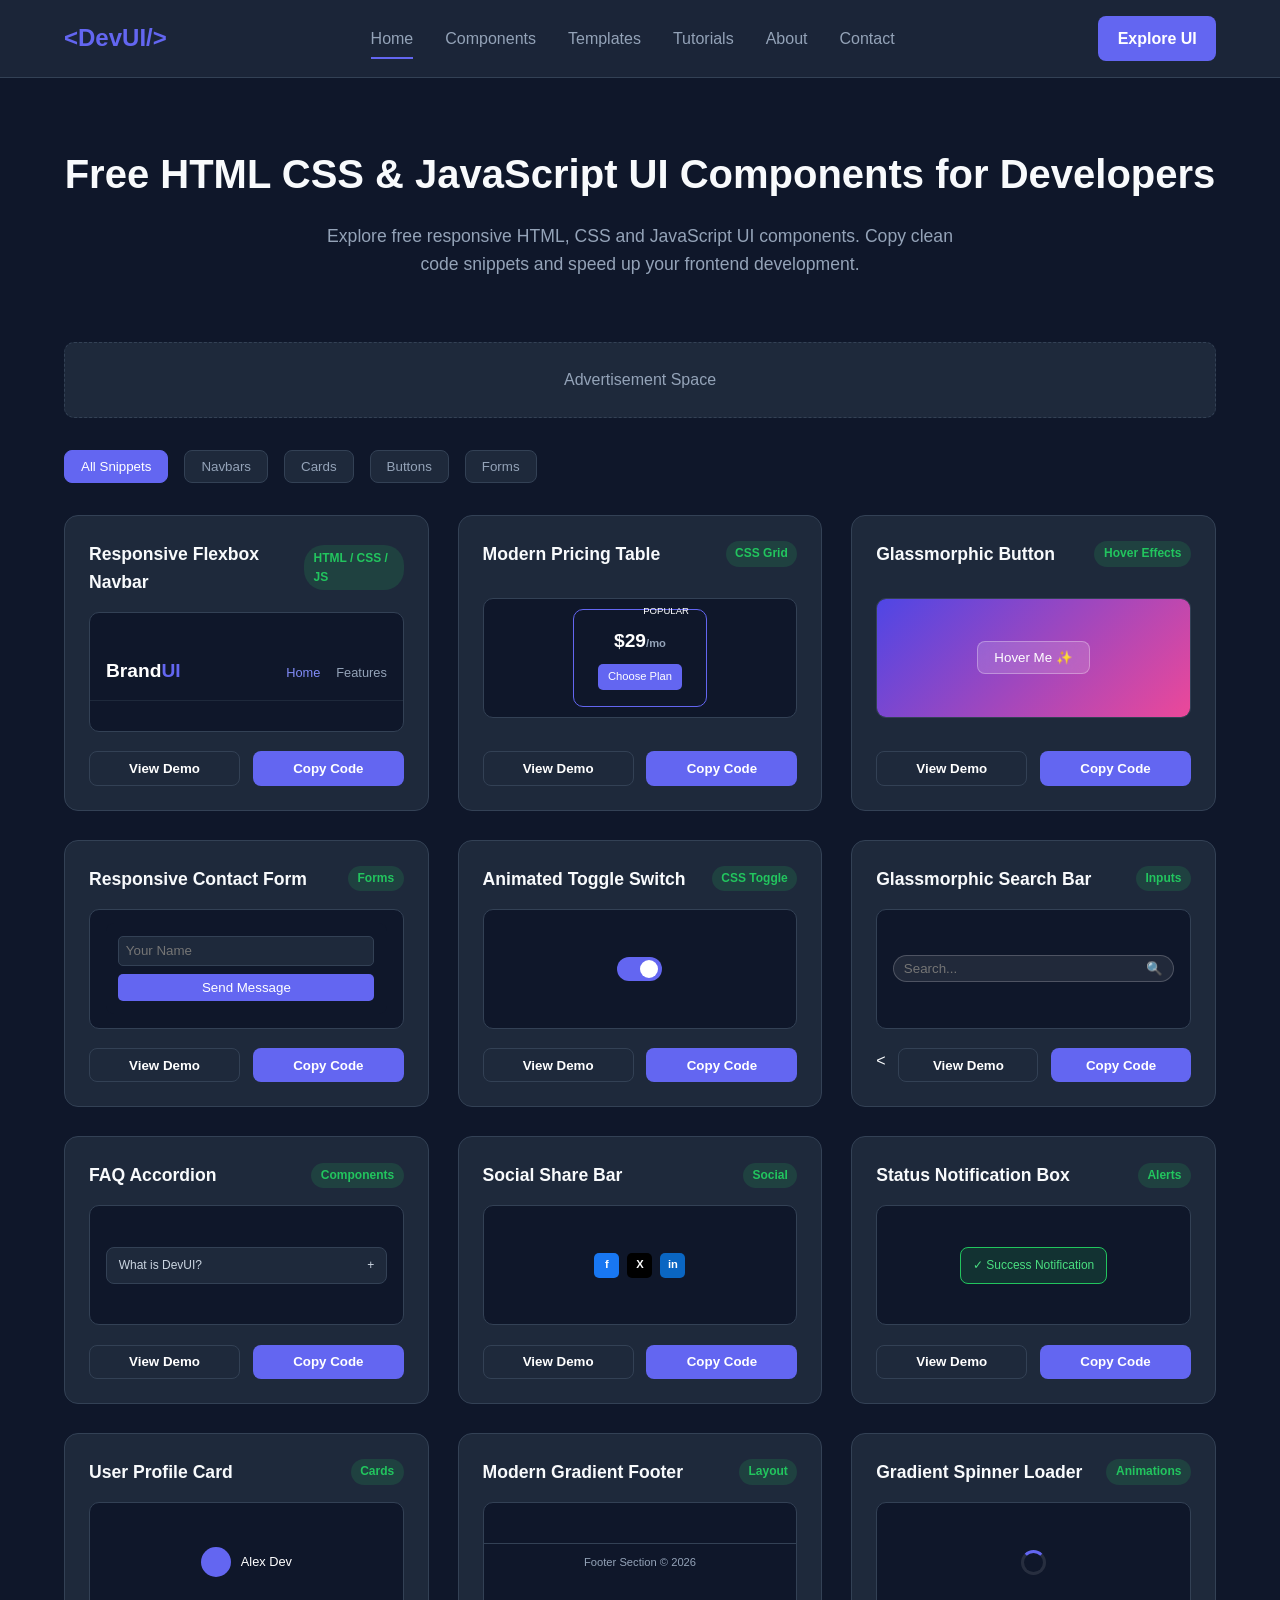
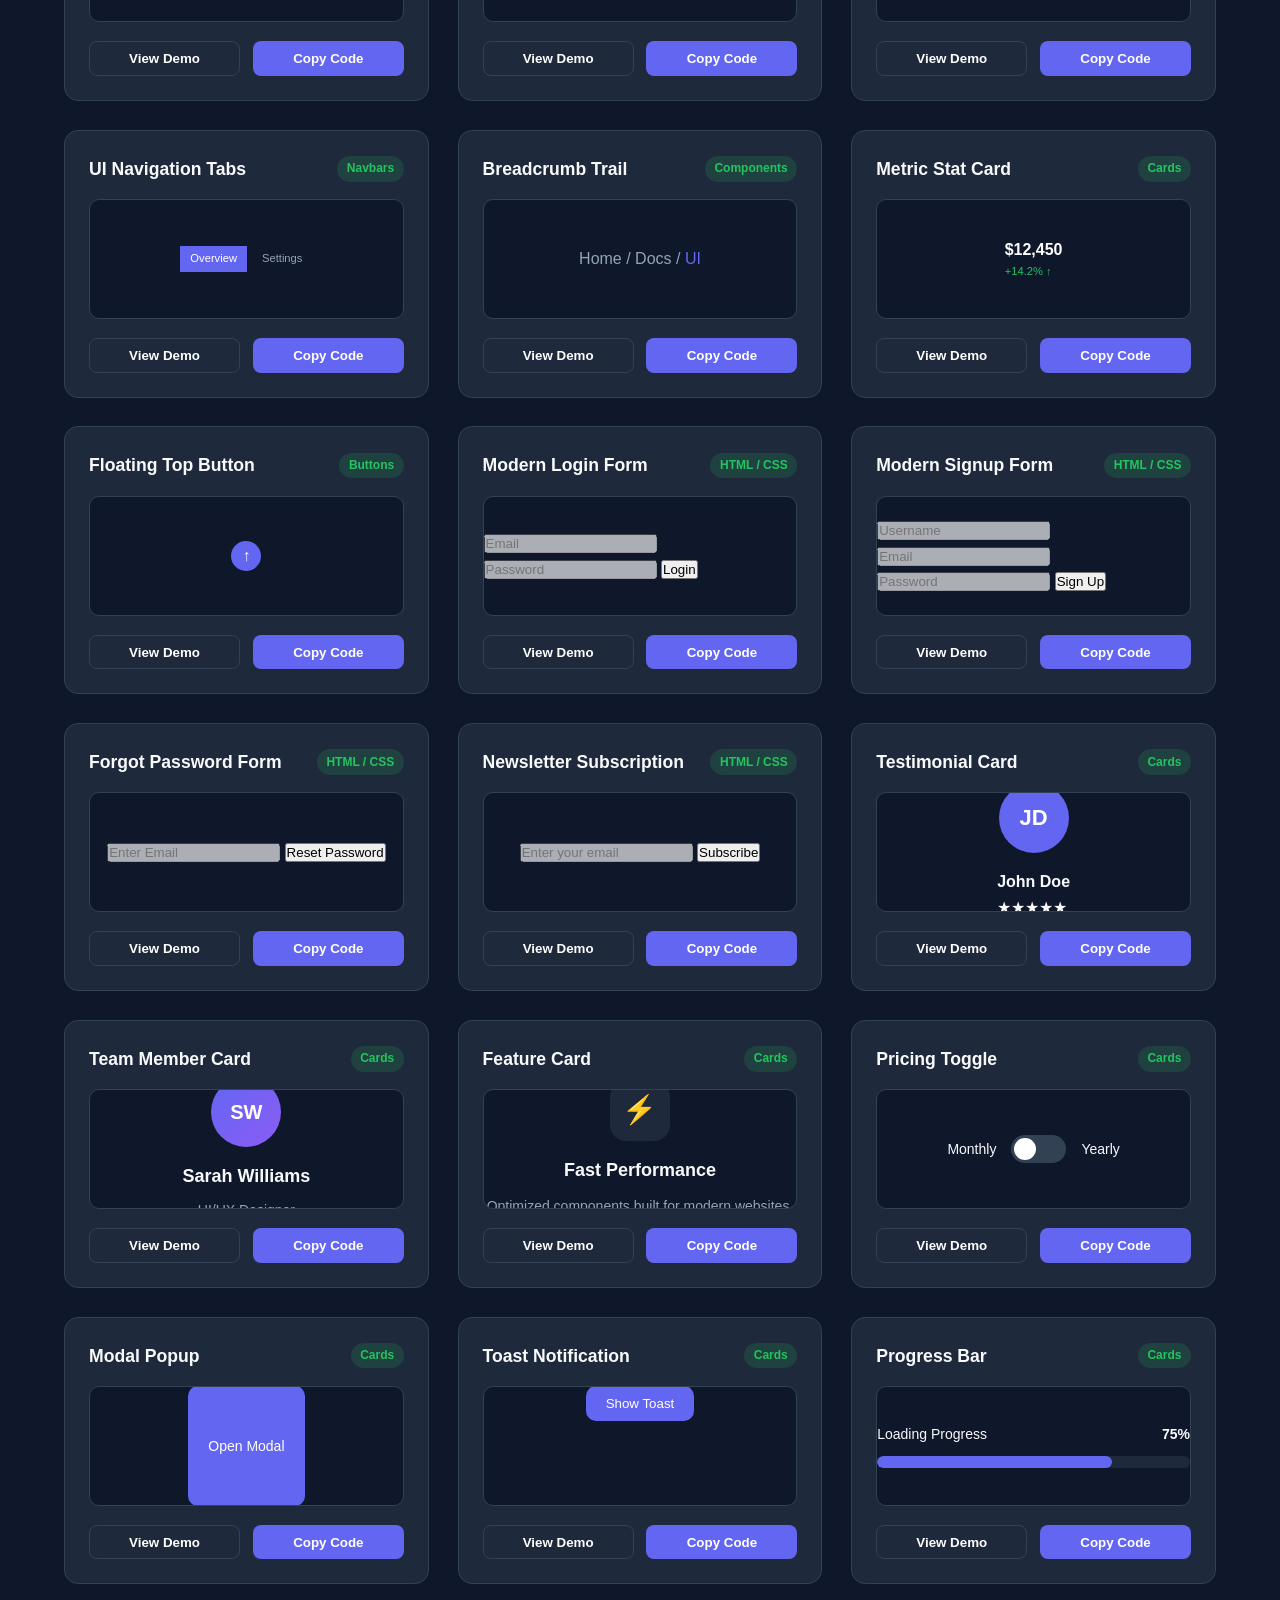
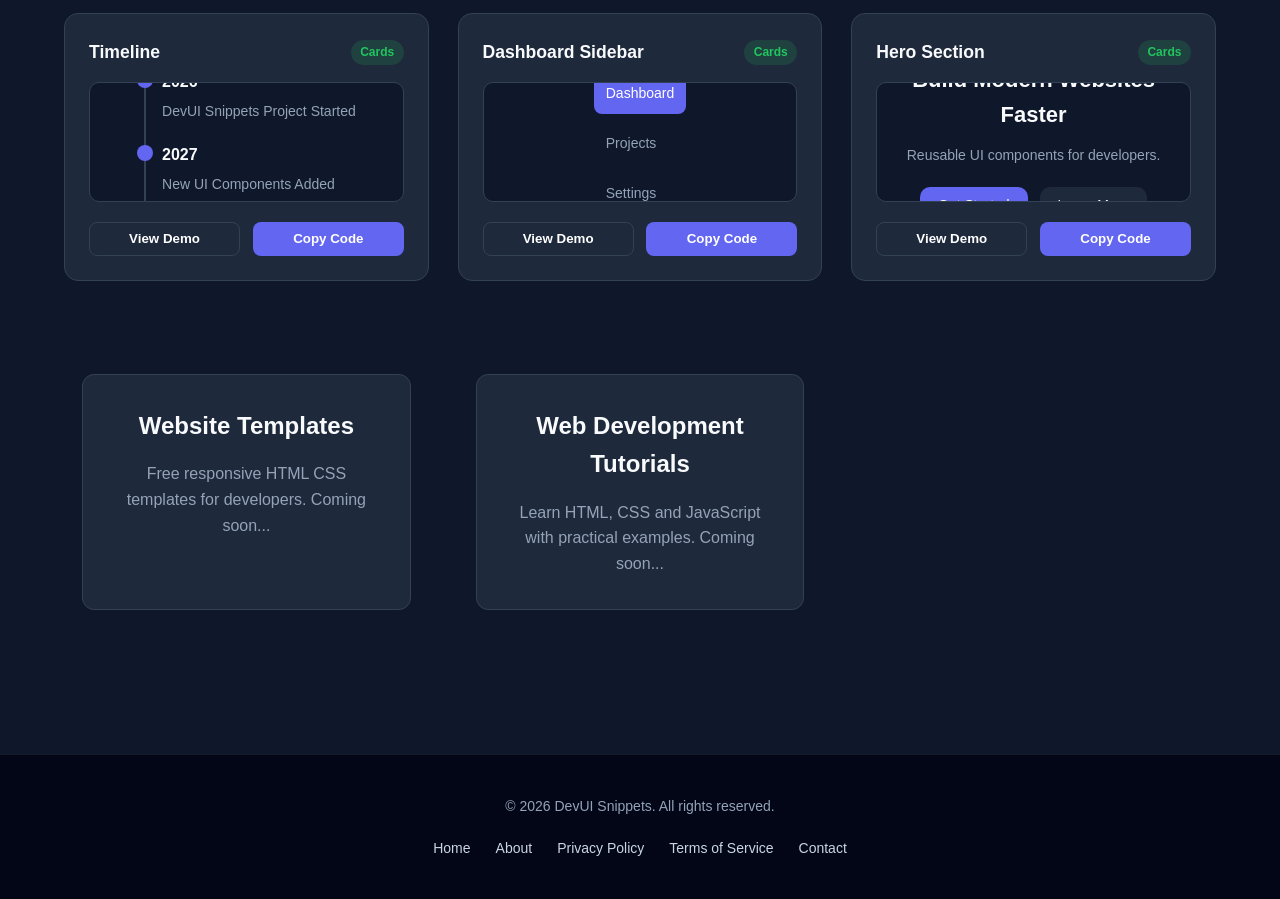
==== commit 46f9cc4d: "Final polish, terms page, SEO updates and preview image" ====
--- a/index.html
+++ b/index.html
@@ -4,6 +4,7 @@
 <head>
     <meta charset="UTF-8">
     <meta name="viewport" content="width=device-width, initial-scale=1.0">
+    <meta name="google-site-verification" content="QbkU4i0y4YJnDC5EMV_VMCQMssTq6nTJHGC8j_MMgxo" />
 
     <title>DevUI Snippets - Free HTML & CSS UI Components</title>
 
@@ -19,18 +20,20 @@
 <meta property="og:type" content="website">
 <meta property="og:title" content="DevUI Snippets - Free HTML & CSS UI Components">
 <meta property="og:description" content="Free HTML, CSS and JavaScript UI components for developers.">
-<meta property="og:image" content="preview.png">
-<meta property="og:url" content="https://yourwebsite.com/">
+<meta property="og:image" content="https://mursah1236-design.github.io/devui-snippets/preview.png">
+<meta property="og:url" content="https://mursah1236-design.github.io/devui-snippets/">
 <meta property="og:site_name" content="DevUI Snippets">
 
 <!-- Twitter -->
 <meta name="twitter:card" content="summary_large_image">
 <meta name="twitter:title" content="DevUI Snippets - Free HTML & CSS UI Components">
 <meta name="twitter:description" content="Modern UI Components for Developers.">
-<meta name="twitter:image" content="preview.png">
+<meta name="twitter:image" content="https://mursah1236-design.github.io/devui-snippets/preview.png">
+<meta name="theme-color" content="#6366f1">
 
     <link rel="icon" type="image/png" href="favicon.png">
     <link rel="stylesheet" href="style.css">
+    <link rel="canonical" href="https://mursah1236-design.github.io/devui-snippets/">
 </head>
 
 
@@ -594,15 +597,11 @@
 
 <div class="mini-toggle-preview">
 
-
 <label class="mini-switch">
 
-
-<input type="checkbox" checked disabled>
-
+<input type="checkbox" checked>
 
 <span class="mini-slider"></span>
-
 
 </label>
 
@@ -1444,6 +1443,7 @@
 
 
 
+
 <div class="card-actions">
 
 
@@ -1466,6 +1466,962 @@
 
 
 </article>
+
+<!-- =========================
+     CARD 17 LOGIN FORM
+========================= -->
+
+
+<article class="snippet-card" data-category="forms">
+
+
+<div class="card-header">
+
+
+<h3>
+Modern Login Form
+</h3>
+
+
+<span class="badge">
+HTML / CSS
+</span>
+
+
+</div>
+
+
+
+
+<div class="card-preview">
+
+
+<div class="mini-login-preview">
+
+
+<input
+type="email"
+placeholder="Email"
+disabled>
+
+
+<input
+type="password"
+placeholder="Password"
+disabled>
+
+
+<button>
+Login
+</button>
+
+
+</div>
+
+
+</div>
+
+
+
+
+<div class="card-actions">
+
+
+<button class="btn-secondary">
+View Demo
+</button>
+
+
+
+<button class="btn-code"
+data-code="loginForm">
+
+Copy Code
+
+</button>
+
+
+</div>
+
+
+
+</article>
+
+<!-- =========================
+     CARD 18 SIGNUP FORM
+========================= -->
+
+
+<article class="snippet-card" data-category="forms">
+
+
+<div class="card-header">
+
+
+<h3>
+Modern Signup Form
+</h3>
+
+
+<span class="badge">
+HTML / CSS
+</span>
+
+
+</div>
+
+
+
+
+<div class="card-preview">
+
+
+<div class="mini-signup-preview">
+
+
+<input
+type="text"
+placeholder="Username"
+disabled>
+
+
+<input
+type="email"
+placeholder="Email"
+disabled>
+
+
+<input
+type="password"
+placeholder="Password"
+disabled>
+
+
+<button>
+Sign Up
+</button>
+
+
+</div>
+
+
+</div>
+
+
+
+
+<div class="card-actions">
+
+
+<button class="btn-secondary">
+View Demo
+</button>
+
+
+
+<button class="btn-code"
+data-code="signupForm">
+
+Copy Code
+
+</button>
+
+
+</div>
+
+
+</article>
+
+<!-- =========================
+     CARD 19 FORGOT PASSWORD
+========================= -->
+
+
+<article class="snippet-card" data-category="forms">
+
+
+<div class="card-header">
+
+
+<h3>
+Forgot Password Form
+</h3>
+
+
+<span class="badge">
+HTML / CSS
+</span>
+
+
+</div>
+
+
+
+
+<div class="card-preview">
+
+
+<div class="mini-forgot-preview">
+
+
+<input
+type="email"
+placeholder="Enter Email"
+disabled>
+
+
+<button>
+Reset Password
+</button>
+
+
+</div>
+
+
+</div>
+
+
+
+
+<div class="card-actions">
+
+
+<button class="btn-secondary">
+View Demo
+</button>
+
+
+
+<button class="btn-code"
+data-code="forgotPassword">
+
+Copy Code
+
+</button>
+
+
+</div>
+
+
+</article>
+
+<!-- =========================
+     CARD 20 NEWSLETTER
+========================= -->
+
+<article class="snippet-card" data-category="forms">
+
+<div class="card-header">
+
+<h3>
+Newsletter Subscription
+</h3>
+
+<span class="badge">
+HTML / CSS
+</span>
+
+</div>
+
+
+<div class="card-preview">
+
+<div class="mini-newsletter-preview">
+
+<input
+type="email"
+placeholder="Enter your email"
+disabled>
+
+<button>
+Subscribe
+</button>
+
+</div>
+
+</div>
+
+
+<div class="card-actions">
+
+<button class="btn-secondary">
+View Demo
+</button>
+
+<button class="btn-code"
+data-code="newsletterForm">
+
+Copy Code
+
+</button>
+
+</div>
+
+</article>
+
+<!-- =========================
+     CARD 21 TESTIMONIAL
+========================= -->
+
+<article class="snippet-card" data-category="cards">
+
+<div class="card-header">
+
+<h3>
+Testimonial Card
+</h3>
+
+<span class="badge">
+Cards
+</span>
+
+</div>
+
+
+<div class="card-preview">
+
+<div class="mini-testimonial-preview">
+
+<div class="testimonial-avatar">
+    <span>JD</span>
+</div>
+
+<h4>
+John Doe
+</h4>
+
+<p>
+★★★★★
+</p>
+
+</div>
+
+</div>
+
+
+<div class="card-actions">
+
+<button class="btn-secondary">
+View Demo
+</button>
+
+<button class="btn-code"
+data-code="testimonialCard">
+
+Copy Code
+
+</button>
+
+</div>
+
+</article>
+
+<!-- =========================
+     CARD 22 TEAM MEMBER
+========================= -->
+
+<article class="snippet-card" data-category="cards">
+
+<div class="card-header">
+
+<h3>
+Team Member Card
+</h3>
+
+<span class="badge">
+Cards
+</span>
+
+</div>
+
+
+<div class="card-preview">
+
+<div class="mini-team-preview">
+
+<div class="team-avatar">
+    <span>SW</span>
+</div>
+
+<h4>
+Sarah Williams
+</h4>
+
+<p>
+UI/UX Designer
+</p>
+
+</div>
+
+</div>
+
+
+<div class="card-actions">
+
+<button class="btn-secondary">
+View Demo
+</button>
+
+<button class="btn-code"
+data-code="teamMemberCard">
+
+Copy Code
+
+</button>
+
+</div>
+
+</article>
+
+<!-- =========================
+     CARD 23 FEATURE CARD
+========================= -->
+
+<article class="snippet-card" data-category="cards">
+
+<div class="card-header">
+
+<h3>
+Feature Card
+</h3>
+
+<span class="badge">
+Cards
+</span>
+
+</div>
+
+
+<div class="card-preview">
+
+<div class="mini-feature-preview">
+
+<div class="feature-icon">
+⚡
+</div>
+
+<h4>
+Fast Performance
+</h4>
+
+<p>
+Optimized components built for modern websites.
+</p>
+
+</div>
+
+</div>
+
+
+<div class="card-actions">
+
+<button class="btn-secondary">
+View Demo
+</button>
+
+
+<button class="btn-code"
+data-code="featureCard">
+
+Copy Code
+
+</button>
+
+</div>
+
+</article>
+
+<!-- =========================
+     CARD 24 PRICING TOGGLE
+========================= -->
+
+<article class="snippet-card" data-category="cards">
+
+<div class="card-header">
+
+<h3>
+Pricing Toggle
+</h3>
+
+<span class="badge">
+Cards
+</span>
+
+</div>
+
+
+<div class="card-preview">
+
+<div class="mini-pricing-toggle">
+
+<span>
+Monthly
+</span>
+
+
+<label class="switch">
+
+<input type="checkbox">
+
+<span class="slider"></span>
+
+</label>
+
+
+<span>
+Yearly
+</span>
+
+</div>
+
+</div>
+
+
+<div class="card-actions">
+
+<button class="btn-secondary">
+View Demo
+</button>
+
+
+<button class="btn-code"
+data-code="pricingToggle">
+
+Copy Code
+
+</button>
+
+</div>
+
+</article>
+<!-- =========================
+     CARD 25 MODAL POPUP
+========================= -->
+
+<article class="snippet-card" data-category="cards">
+
+<div class="card-header">
+
+<h3>
+Modal Popup
+</h3>
+
+<span class="badge">
+Cards
+</span>
+
+</div>
+
+
+<div class="card-preview">
+
+<div class="mini-modal-preview">
+
+<button class="modal-demo-btn">
+Open Modal
+</button>
+
+
+<div class="modal-overlay">
+
+<div class="modal-box">
+
+<button class="modal-close">
+×
+</button>
+
+
+<h3>
+Welcome!
+</h3>
+
+
+<p>
+This is a simple responsive modal popup component.
+</p>
+
+
+</div>
+
+</div>
+
+</div>
+
+</div>
+
+
+<div class="card-actions">
+
+<button class="btn-secondary">
+View Demo
+</button>
+
+
+<button class="btn-code"
+data-code="modalPopup">
+
+Copy Code
+
+</button>
+
+</div>
+
+</article>
+<!-- =========================
+     CARD 26 TOAST NOTIFICATION
+========================= -->
+
+<article class="snippet-card" data-category="cards">
+
+<div class="card-header">
+
+<h3>
+Toast Notification
+</h3>
+
+<span class="badge">
+Cards
+</span>
+
+</div>
+
+
+<div class="card-preview">
+
+<div class="mini-toast-preview">
+
+<button class="toast-demo-btn">
+Show Toast
+</button>
+
+
+<div class="toast-box">
+
+✓ Successfully saved!
+
+</div>
+
+
+</div>
+
+</div>
+
+
+<div class="card-actions">
+
+<button class="btn-secondary">
+View Demo
+</button>
+
+
+<button class="btn-code"
+data-code="toastNotification">
+
+Copy Code
+
+</button>
+
+</div>
+
+</article>
+<!-- =========================
+     CARD 27 PROGRESS BAR
+========================= -->
+
+<article class="snippet-card" data-category="cards">
+
+<div class="card-header">
+
+<h3>
+Progress Bar
+</h3>
+
+<span class="badge">
+Cards
+</span>
+
+</div>
+
+
+<div class="card-preview">
+
+<div class="mini-progress-preview">
+
+<div class="progress-label">
+
+<span>
+Loading Progress
+</span>
+
+<strong>
+75%
+</strong>
+
+</div>
+
+
+<div class="progress-container">
+
+<div class="progress-fill">
+
+</div>
+
+</div>
+
+
+</div>
+
+</div>
+
+
+<div class="card-actions">
+
+<button class="btn-secondary">
+View Demo
+</button>
+
+
+<button class="btn-code"
+data-code="progressBar">
+
+Copy Code
+
+</button>
+
+</div>
+
+</article>
+<!-- =========================
+     CARD 28 TIMELINE
+========================= -->
+
+<article class="snippet-card" data-category="cards">
+
+<div class="card-header">
+
+<h3>
+Timeline
+</h3>
+
+<span class="badge">
+Cards
+</span>
+
+</div>
+
+
+<div class="card-preview">
+
+<div class="mini-timeline-preview">
+
+
+<div class="timeline-item">
+
+<span class="timeline-dot"></span>
+
+
+<div class="timeline-content">
+
+<strong>
+2026
+</strong>
+
+<p>
+DevUI Snippets Project Started
+</p>
+
+</div>
+
+</div>
+
+
+
+<div class="timeline-item">
+
+<span class="timeline-dot"></span>
+
+
+<div class="timeline-content">
+
+<strong>
+2027
+</strong>
+
+<p>
+New UI Components Added
+</p>
+
+</div>
+
+</div>
+
+
+</div>
+
+</div>
+
+
+<div class="card-actions">
+
+<button class="btn-secondary">
+View Demo
+</button>
+
+
+<button class="btn-code"
+data-code="timeline">
+
+Copy Code
+
+</button>
+
+</div>
+
+</article>
+<!-- =========================
+     CARD 29 DASHBOARD SIDEBAR
+========================= -->
+
+<article class="snippet-card" data-category="cards">
+
+<div class="card-header">
+
+<h3>
+Dashboard Sidebar
+</h3>
+
+<span class="badge">
+Cards
+</span>
+
+</div>
+
+
+<div class="card-preview">
+
+<div class="mini-sidebar-preview">
+
+
+<div class="sidebar-logo">
+DevUI
+</div>
+
+
+<nav class="sidebar-menu">
+
+<a class="active">
+Dashboard
+</a>
+
+<a>
+Projects
+</a>
+
+<a>
+Settings
+</a>
+
+<a>
+Logout
+</a>
+
+</nav>
+
+
+</div>
+
+</div>
+
+
+<div class="card-actions">
+
+<button class="btn-secondary">
+View Demo
+</button>
+
+
+<button class="btn-code"
+data-code="dashboardSidebar">
+
+Copy Code
+
+</button>
+
+</div>
+
+</article>
+<!-- =========================
+     CARD 30 HERO SECTION
+========================= -->
+
+<article class="snippet-card" data-category="cards">
+
+<div class="card-header">
+
+<h3>
+Hero Section
+</h3>
+
+<span class="badge">
+Cards
+</span>
+
+</div>
+
+
+<div class="card-preview">
+
+<div class="mini-hero-preview">
+
+
+<h2>
+Build Modern Websites Faster
+</h2>
+
+
+<p>
+Reusable UI components for developers.
+</p>
+
+
+<div class="hero-buttons">
+
+<button>
+Get Started
+</button>
+
+
+<button>
+Learn More
+</button>
+
+</div>
+
+
+</div>
+
+</div>
+
+
+<div class="card-actions">
+
+<button class="btn-secondary">
+View Demo
+</button>
+
+
+<button class="btn-code"
+data-code="heroSection">
+
+Copy Code
+
+</button>
+
+</div>
+
+</article>
+
+
 
 <section class="extra-section container" id="templates">
 
@@ -1537,6 +2493,7 @@
 <a href="privacy.html">
 Privacy Policy
 </a>
+<a href="terms.html">Terms of Service</a>
 
 <a href="contact.html">
 Contact
--- a/style.css
+++ b/style.css
@@ -878,7 +878,7 @@
     right:10px;
 
 
-    background:#6366f1;
+    background: var(--primary-color)#6366f1;
 
 
     color:white;
@@ -932,7 +932,7 @@
     margin-top:8px;
 
 
-    background:#6366f1;
+    background: var(--primary-color);
 
 
     color:white;
@@ -986,7 +986,7 @@
 .dev-pricing-badge {
 
 
-    background:#6366f1;
+    background: var(--primary-color);
 
 
     color:white;
@@ -1218,7 +1218,7 @@
 .mini-form-btn {
 
 
-    background:#6366f1;
+    background: var(--primary-color);
 
 
     color:white;
@@ -1295,7 +1295,7 @@
     width:100%;
 
 
-    background:#6366f1;
+    background: var(--primary-color);
 
 
     color:white;
@@ -1373,7 +1373,7 @@
     inset:0;
 
 
-    background:#6366f1;
+    background: var(--primary-color);
 
 
     border-radius:30px;
@@ -1382,36 +1382,44 @@
 }
 
 
-
 .mini-slider:before {
 
-
     content:"";
 
-
     position:absolute;
 
-
     width:18px;
 
-
     height:18px;
 
-
     background:white;
 
-
     border-radius:50%;
 
-
     left:3px;
 
-
     bottom:3px;
 
+    transition:0.3s;
+
+}
+.mini-switch input:checked + .mini-slider:before {
 
     transform:translateX(20px);
 
+}
+
+
+.mini-switch input:checked + .mini-slider {
+
+    background: var(--primary-color);
+
+}
+
+
+.mini-switch input:not(:checked) + .mini-slider {
+
+    background:#334155;
 
 }
 
@@ -1501,7 +1509,7 @@
 .dev-switch input:checked + .dev-slider {
 
 
-    background:#6366f1;
+    background: var(--primary-color);
 
 
 }
@@ -1640,7 +1648,7 @@
 .dev-search-btn {
 
 
-    background:#6366f1;
+    background: var(--primary-color);
 
 
     color:white;
@@ -2019,7 +2027,7 @@
     border-radius:50%;
 
 
-    background:#6366f1;
+    background: var(--primary-color);
 
 
 }
@@ -2079,7 +2087,7 @@
     border-radius:50%;
 
 
-    background:#6366f1;
+    background: var(--primary-color);
 
 
 }
@@ -2361,7 +2369,7 @@
     height:30px;
 
 
-    background:#6366f1;
+    background: var(--primary-color);
 
 
     color:white;
@@ -2393,28 +2401,10 @@
 ========================== */
 
 
-.main-footer {
-
-
-    border-top:
-
-    1px solid var(--border-color);
-
-
-    padding:2rem;
-
-
-    text-align:center;
-
-
-    color:var(--text-muted);
-
-
-}
-
-
-
-.footer-links {
+
+
+
+/* .footer-links {
 
 
     margin-top:1rem;
@@ -2429,7 +2419,7 @@
     gap:1.5rem;
 
 
-}
+} */
 
 
 
@@ -2618,13 +2608,21 @@
 
 .demo-preview-box{
 
-margin-top:1rem;
-
-background:#0f172a;
-
-padding:1rem;
-
-border-radius:10px;
+    margin-top:1rem;
+
+    background:#0f172a;
+
+    padding:1rem;
+
+    border-radius:10px;
+
+    display:flex;
+
+    justify-content:center;
+
+    align-items:center;
+
+    min-height:300px;
 
 }
 /* =================================
@@ -2721,7 +2719,7 @@
 
 .icon-btn:hover{
 
-background:#6366f1;
+background: var(--primary-color);
 
 transform:translateY(-2px);
 
@@ -2749,7 +2747,7 @@
 
 height:2px;
 
-background:#6366f1;
+background: var(--primary-color);
 
 transition:.3s;
 
@@ -2808,16 +2806,7 @@
 
 /* HERO */
 
-.about-hero{
-
-padding:90px 20px;
-
-text-align:center;
-
-background:
-linear-gradient(135deg,#6366f1,#4f46e5);
-
-}
+
 
 .about-hero h1{
 
@@ -2846,56 +2835,12 @@
 
 /* MAIN SECTION */
 
-.about-section{
-
-padding:70px 20px;
-
-}
-
-.about-section h2{
-
-text-align:center;
-
-font-size:2rem;
-
-margin-bottom:25px;
-
-}
-
-.about-section p{
-
-max-width:850px;
-
-margin:auto;
-
-text-align:center;
-
-color:var(--text-muted);
-
-font-size:1.05rem;
-
-line-height:1.9;
-
-}
+
 
 
 /* FEATURE SECTION */
 
-.about-features{
-
-padding:70px 20px;
-
-}
-
-.about-features h2{
-
-text-align:center;
-
-margin-bottom:45px;
-
-font-size:2rem;
-
-}
+
 
 
 /* GRID */
@@ -2995,258 +2940,12 @@
 
 /* CTA */
 
-.about-cta{
-
-padding:90px 20px;
-
-text-align:center;
-
-background:var(--card-bg);
-
-border-top:1px solid var(--border-color);
-
-}
-
-.about-cta h2{
-
-font-size:2.3rem;
-
-margin-bottom:20px;
-
-}
-
-.about-cta p{
-
-max-width:700px;
-
-margin:0 auto 35px;
-
-color:var(--text-muted);
-
-line-height:1.8;
-
-}
 
 
 /* RESPONSIVE */
 
-@media(max-width:768px){
-
-.about-hero{
-
-padding:70px 20px;
-
-}
-
-.about-hero h1{
-
-font-size:2.2rem;
-
-}
-
-.about-section{
-
-padding:50px 20px;
-
-}
-
-.about-features{
-
-padding:50px 20px;
-
-}
-
-.about-cta{
-
-padding:60px 20px;
-
-}
-
-}
-/* =====================================
-   CONTACT PAGE
-===================================== */
-
-
-.contact-section {
-
-    padding:80px 20px;
-    background:var(--bg-dark);
-
-}
-
-
-
-.contact-grid {
-
-    max-width:1100px;
-    margin:auto;
-
-    display:grid;
-    grid-template-columns:1fr 1fr;
-
-    gap:40px;
-
-}
-
-
-
-/* ==========================
-   CONTACT INFO
-========================== */
-
-
-.contact-info h2 {
-
-    font-size:36px;
-    margin-bottom:20px;
-
-}
-
-
-.contact-info p {
-
-    color:var(--text-muted);
-    line-height:1.7;
-
-}
-
-
-
-.contact-card {
-
-    margin-top:20px;
-
-    padding:20px;
-
-    background:var(--card-bg);
-
-    border-radius:12px;
-
-    border:1px solid rgba(255,255,255,0.08);
-
-}
-
-
-.contact-card h3 {
-
-    margin-bottom:8px;
-
-    color:white;
-
-}
-
-
-.contact-card p {
-
-    margin:0;
-
-}
-
-
-
-/* ==========================
-   CONTACT FORM
-========================== */
-
-
-.contact-form-box {
-
-    background:var(--card-bg);
-
-    padding:30px;
-
-    border-radius:16px;
-
-    border:1px solid rgba(255,255,255,0.08);
-
-}
-
-
-
-.contact-form-box h2 {
-
-    margin-bottom:25px;
-
-}
-
-
-
-.contact-form-box input,
-.contact-form-box textarea {
-
-
-    width:100%;
-
-    padding:15px;
-
-    margin-bottom:15px;
-
-
-    background:#111827;
-
-    border:1px solid #334155;
-
-
-    color:white;
-
-    border-radius:8px;
-
-    outline:none;
-
-}
-
-
-
-.contact-form-box input:focus,
-.contact-form-box textarea:focus {
-
-    border-color:var(--primary-color);
-
-}
-
-
-
-.contact-form-box textarea {
-
-    resize:none;
-
-}
-
-
-
-.contact-form-box button {
-
-
-    width:100%;
-
-}
-
-
-
-/* ==========================
-   RESPONSIVE
-========================== */
-
-
-@media(max-width:768px){
-
-
-.contact-grid {
-
-    grid-template-columns:1fr;
-
-}
-
-
-.contact-info h2 {
-
-    font-size:30px;
-
-}
-
-
-}
+
+
 /* =====================================
    CONTACT PAGE POLISH
 ===================================== */
@@ -3977,4 +3676,1102 @@
 }
 
 
+}
+/* ==========================
+   404 PAGE
+========================== */
+
+.error-page {
+    min-height: 100vh;
+    display: flex;
+    justify-content: center;
+    align-items: center;
+    text-align: center;
+    padding: 20px;
+}
+
+.error-container h1 {
+    font-size: 120px;
+    margin: 0;
+    color: var(--primary-color);
+}
+
+.error-container h2 {
+    font-size: 32px;
+    margin-bottom: 15px;
+}
+
+.error-container p {
+    max-width: 500px;
+    margin: 0 auto 30px;
+    color: #94a3b8;
+    line-height: 1.6;
+}
+
+.error-btn {
+    display: inline-block;
+    padding: 12px 25px;
+    background: var(--primary-color);
+    color: white;
+    border-radius: 8px;
+    text-decoration: none;
+    transition: 0.3s;
+}
+
+.error-btn:hover {
+    background: var(--primary-hover);
+}
+/* ==========================
+   LOGIN FORM COMPONENT
+========================== */
+
+.login-box {
+
+    width: 350px;
+    padding: 30px;
+
+    background: #ffffff;
+    border-radius: 15px;
+
+    box-shadow: 0 10px 30px rgba(0,0,0,0.1);
+
+}
+
+
+.login-box h2 {
+
+    text-align:center;
+    margin-bottom:25px;
+
+}
+
+
+.input-group {
+
+    margin-bottom:18px;
+
+}
+
+
+.input-group label {
+
+    display:block;
+    margin-bottom:8px;
+    font-size:14px;
+
+}
+
+
+.input-group input {
+
+    width:100%;
+    padding:12px;
+
+    border:1px solid #ddd;
+    border-radius:8px;
+
+}
+
+
+.remember {
+
+    margin-bottom:20px;
+
+}
+
+
+.login-box button {
+
+    width:100%;
+
+    padding:12px;
+
+    border:none;
+    border-radius:8px;
+
+    background: var(--primary-color);
+    color:white;
+
+    cursor:pointer;
+
+}
+
+
+.login-box button:hover {
+
+    background: var(--primary-hover);
+
+}
+ /* ==========================
+   Sign Up FORM COMPONENT
+========================== */
+.signup-box {
+
+    width:350px;
+    padding:30px;
+
+    background:#ffffff;
+    border-radius:15px;
+
+    box-shadow:0 10px 30px rgba(0,0,0,0.1);
+
+}
+
+
+.signup-box h2 {
+
+    text-align:center;
+    margin-bottom:25px;
+
+}
+
+
+.signup-box button {
+
+    width:100%;
+
+    padding:12px;
+
+    border:none;
+    border-radius:8px;
+
+    background: var(--primary-color);
+    color:white;
+
+    cursor:pointer;
+
+}
+
+
+.signup-box button:hover {
+
+    background: var(--primary-hover);
+
+}
+
+ /* ==========================
+Forgot Password FORM COMPONENT
+========================== */
+
+.forgot-box {
+
+    width:350px;
+    padding:30px;
+
+    background:#ffffff;
+    border-radius:15px;
+
+    box-shadow:0 10px 30px rgba(0,0,0,0.1);
+
+}
+
+
+.forgot-box h2 {
+
+    text-align:center;
+    margin-bottom:25px;
+
+}
+
+
+.forgot-box button {
+
+    width:100%;
+
+    padding:12px;
+
+    border:none;
+    border-radius:8px;
+
+    background: var(--primary-color);
+    color:white;
+
+    cursor:pointer;
+
+}
+
+
+.forgot-box button:hover {
+
+    background:#4f46e5;
+
+}
+
+
+.back-login {
+
+    text-align:center;
+    margin-top:18px;
+
+    color:#6366f1;
+    cursor:pointer;
+
+}
+
+ /* ==========================
+newsletter BOX FORM COMPONENT
+========================== */
+
+.newsletter-box{
+
+    width:350px;
+    padding:30px;
+
+    background:#ffffff;
+    border-radius:15px;
+
+    box-shadow:0 10px 30px rgba(0,0,0,.1);
+
+    text-align:center;
+
+}
+
+.newsletter-box h2{
+
+    margin-bottom:10px;
+
+}
+
+.newsletter-box p{
+
+    font-size:14px;
+    color:#666;
+
+    margin-bottom:20px;
+
+}
+
+.newsletter-box button{
+
+    width:100%;
+
+    padding:12px;
+
+    border:none;
+    border-radius:8px;
+
+    background: var(--primary-color);
+    color:#fff;
+
+    cursor:pointer;
+
+}
+
+.newsletter-box button:hover{
+
+    background: var(--primary-hover);
+
+}
+
+/* ==========================
+   TESTIMONIAL CARD
+========================== */
+
+.testimonial-card{
+
+    width:350px;
+    padding:30px;
+
+    background:#ffffff;
+    border-radius:16px;
+
+    display:flex;
+    flex-direction:column;
+    align-items:center;
+
+    text-align:center;
+
+    box-shadow:0 10px 30px rgba(0,0,0,.10);
+
+}
+
+.testimonial-avatar{
+
+    width:70px;
+    height:70px;
+
+    margin:0 auto 15px;
+
+    border-radius:50%;
+
+    background: var(--primary-color);
+    color:#fff;
+
+    display:flex;
+    justify-content:center;
+    align-items:center;
+
+    font-size:22px;
+    font-weight:700;
+
+    line-height:1;
+
+    padding:0;
+
+    box-sizing:border-box;
+    
+
+    transform:translateY(-1px);
+
+
+
+}
+.testimonial-avatar span{
+
+    display:block;
+
+    line-height:1;
+
+}
+
+.testimonial-role{
+
+    display:block;
+
+    text-align:center;
+
+    color:#6366f1;
+
+    font-size:14px;
+
+    margin:8px 0 15px;
+
+}
+
+.testimonial-card p{
+
+    color:#666;
+
+    line-height:1.6;
+
+    margin-bottom:18px;
+
+}
+
+.testimonial-stars{
+
+    color:#fbbf24;
+
+    font-size:20px;
+
+    letter-spacing:2px;
+
+}
+.testimonial-card h3{
+
+    width:100%;
+    text-align:center;
+
+    margin:8px 0;
+
+}
+
+.testimonial-role{
+
+    width:100%;
+    text-align:center;
+
+}
+
+.testimonial-stars{
+
+    width:100%;
+    text-align:center;
+
+}
+
+/* ==================================
+   TEAM MEMBER CARD PREVIEW
+================================== */
+
+.mini-team-preview {
+
+    text-align:center;
+
+}
+
+
+.team-avatar {
+
+    width:70px;
+
+    height:70px;
+
+    margin:0 auto 15px;
+
+    border-radius:50%;
+
+    background:linear-gradient(
+        135deg,
+        #6366f1,
+        #8b5cf6
+    );
+
+    display:flex;
+
+    align-items:center;
+
+    justify-content:center;
+
+    color:white;
+
+    font-weight:700;
+
+    font-size:20px;
+
+}
+
+
+.mini-team-preview h4 {
+
+    margin-bottom:8px;
+
+    font-size:18px;
+
+}
+
+
+.mini-team-preview p {
+
+    color:#94a3b8;
+
+    font-size:14px;
+
+}
+/* ==================================
+   FEATURE CARD PREVIEW
+================================== */
+
+.mini-feature-preview {
+
+    text-align:center;
+
+}
+
+
+.feature-icon {
+
+    width:60px;
+
+    height:60px;
+
+    margin:0 auto 15px;
+
+    border-radius:16px;
+
+    background:#1e293b;
+
+    display:flex;
+
+    align-items:center;
+
+    justify-content:center;
+
+    font-size:28px;
+
+}
+
+
+.mini-feature-preview h4 {
+
+    font-size:18px;
+
+    margin-bottom:10px;
+
+}
+
+
+.mini-feature-preview p {
+
+    color:#94a3b8;
+
+    font-size:14px;
+
+    line-height:1.6;
+
+}
+/* ==================================
+   PRICING TOGGLE PREVIEW
+================================== */
+
+.mini-pricing-toggle {
+
+    display:flex;
+
+    align-items:center;
+
+    justify-content:center;
+
+    gap:15px;
+
+    font-size:14px;
+
+}
+
+
+.switch {
+
+    position:relative;
+
+    width:55px;
+
+    height:28px;
+
+    display:inline-block;
+
+}
+
+
+.switch input {
+
+    opacity:0;
+
+    width:0;
+
+    height:0;
+
+}
+
+
+.slider {
+
+    position:absolute;
+
+    cursor:pointer;
+
+    inset:0;
+
+    background:#334155;
+
+    border-radius:30px;
+
+    transition:0.3s;
+
+}
+
+
+.slider:before {
+
+    content:"";
+
+    position:absolute;
+
+    width:22px;
+
+    height:22px;
+
+    left:3px;
+
+    bottom:3px;
+
+    background:white;
+
+    border-radius:50%;
+
+    transition:0.3s;
+
+}
+
+
+.switch input:checked + .slider {
+
+    background:var(--primary-color);
+
+}
+
+
+.switch input:checked + .slider:before {
+
+    transform:translateX(27px);
+
+}
+/* ==================================
+   MODAL POPUP PREVIEW
+================================== */
+
+.mini-modal-preview {
+
+    display:flex;
+
+    justify-content:center;
+    position:relative;
+
+    min-height:120px;
+
+
+}
+
+
+.modal-demo-btn {
+
+    padding:10px 20px;
+
+    border:none;
+
+    border-radius:10px;
+
+    background:var(--primary-color);
+
+    color:white;
+
+    cursor:pointer;
+
+    font-size:14px;
+
+    transition:0.3s;
+
+}
+
+
+.modal-demo-btn:hover {
+
+    opacity:0.85;
+
+}
+
+
+.modal-overlay {
+
+    display:none;
+
+    position:absolute;
+
+    top:0;
+    left:0;
+
+    width:100%;
+    height:100%;
+
+    background:rgba(0,0,0,0.6);
+
+    align-items:center;
+
+    justify-content:center;
+
+    z-index:10;
+
+}
+
+
+.modal-box {
+
+    background:var(--card-bg);
+
+    padding:30px;
+
+    border-radius:18px;
+
+    width:300px;
+
+    text-align:center;
+
+    position:relative;
+
+}
+
+
+.modal-close {
+
+    position:absolute;
+
+    top:10px;
+
+    right:15px;
+
+    border:none;
+
+    background:none;
+
+    color:white;
+
+    font-size:24px;
+
+    cursor:pointer;
+
+}
+
+/* ==================================
+   TOAST NOTIFICATION PREVIEW
+================================== */
+
+.mini-toast-preview {
+
+    text-align:center;
+
+    position:relative;
+
+    min-height:120px;
+
+}
+
+
+.toast-demo-btn {
+
+    padding:10px 20px;
+
+    border:none;
+
+    border-radius:10px;
+
+    background:var(--primary-color);
+
+    color:white;
+
+    cursor:pointer;
+
+    transition:0.3s;
+
+}
+
+
+.toast-demo-btn:hover {
+
+    opacity:0.85;
+
+}
+
+
+.toast-box {
+
+    display:none;
+
+    position:absolute;
+
+    bottom:10px;
+
+    left:50%;
+
+    transform:translateX(-50%);
+
+    background:#16a34a;
+
+    color:white;
+
+    padding:12px 18px;
+
+    border-radius:10px;
+
+    font-size:14px;
+
+    animation:toastSlide 0.3s ease;
+
+}
+
+
+@keyframes toastSlide {
+
+    from{
+
+        opacity:0;
+
+        transform:translate(-50%,20px);
+
+    }
+
+
+    to{
+
+        opacity:1;
+
+        transform:translate(-50%,0);
+
+    }
+
+}
+/* ==================================
+   PROGRESS BAR PREVIEW
+================================== */
+
+.mini-progress-preview {
+
+    width:100%;
+
+}
+
+
+.progress-label {
+
+    display:flex;
+
+    justify-content:space-between;
+
+    margin-bottom:10px;
+
+    font-size:14px;
+
+}
+
+
+.progress-container {
+
+    width:100%;
+
+    height:12px;
+
+    background:#1e293b;
+
+    border-radius:20px;
+
+    overflow:hidden;
+
+}
+
+
+.progress-fill {
+
+    width:75%;
+
+    height:100%;
+
+    background:var(--primary-color);
+
+    border-radius:20px;
+
+    animation:progressLoad 1s ease;
+
+}
+
+
+
+@keyframes progressLoad {
+
+    from{
+
+        width:0;
+
+    }
+
+
+    to{
+
+        width:75%;
+
+    }
+
+}
+/* ==================================
+   TIMELINE PREVIEW
+================================== */
+
+.mini-timeline-preview {
+
+    position:relative;
+
+    padding-left:25px;
+
+}
+
+
+.mini-timeline-preview::before {
+
+    content:"";
+
+    position:absolute;
+
+    left:7px;
+
+    top:0;
+
+    width:2px;
+
+    height:100%;
+
+    background:#334155;
+
+}
+
+
+
+.timeline-item {
+
+    position:relative;
+
+    display:flex;
+
+    gap:15px;
+
+    margin-bottom:20px;
+
+}
+
+
+.timeline-dot {
+
+    width:16px;
+
+    height:16px;
+
+    border-radius:50%;
+
+    background:var(--primary-color);
+
+    position:absolute;
+
+    left:-25px;
+
+    top:3px;
+
+}
+
+
+
+.timeline-content strong {
+
+    font-size:16px;
+
+}
+
+
+.timeline-content p {
+
+    margin-top:5px;
+
+    color:#94a3b8;
+
+    font-size:14px;
+
+}
+/* ==================================
+   DASHBOARD SIDEBAR PREVIEW
+================================== */
+
+.mini-sidebar-preview {
+
+    background:#0f172a;
+
+    padding:20px;
+
+    border-radius:15px;
+
+    min-height:180px;
+
+}
+
+
+.sidebar-logo {
+
+    font-size:20px;
+
+    font-weight:700;
+
+    margin-bottom:20px;
+
+    color:white;
+
+}
+
+
+.sidebar-menu {
+
+    display:flex;
+
+    flex-direction:column;
+
+    gap:8px;
+
+}
+
+
+.sidebar-menu a {
+
+    padding:10px 12px;
+
+    border-radius:8px;
+
+    color:#94a3b8;
+
+    text-decoration:none;
+
+    font-size:14px;
+
+    cursor:pointer;
+
+}
+
+
+.sidebar-menu a.active {
+
+    background:var(--primary-color);
+
+    color:white;
+
+}
+
+
+.sidebar-menu a:hover {
+
+    background:#1e293b;
+
+    color:white;
+
+}
+/* ==================================
+   HERO SECTION PREVIEW
+================================== */
+
+.mini-hero-preview {
+
+    text-align:center;
+
+}
+
+
+.mini-hero-preview h2 {
+
+    font-size:22px;
+
+    margin-bottom:12px;
+
+}
+
+
+.mini-hero-preview p {
+
+    color:#94a3b8;
+
+    font-size:14px;
+
+    margin-bottom:20px;
+
+}
+
+
+.hero-buttons {
+
+    display:flex;
+
+    justify-content:center;
+
+    gap:12px;
+
+}
+
+
+.hero-buttons button,
+.hero-buttons a {
+
+    padding:10px 18px;
+
+    border-radius:10px;
+
+    text-decoration:none;
+
+    border:none;
+
+    cursor:pointer;
+
+    font-size:14px;
+
+    background:var(--primary-color);
+
+    color:white;
+
+}
+
+
+.hero-buttons a:last-child,
+.hero-buttons button:last-child {
+
+    background:#1e293b;
+
 }
